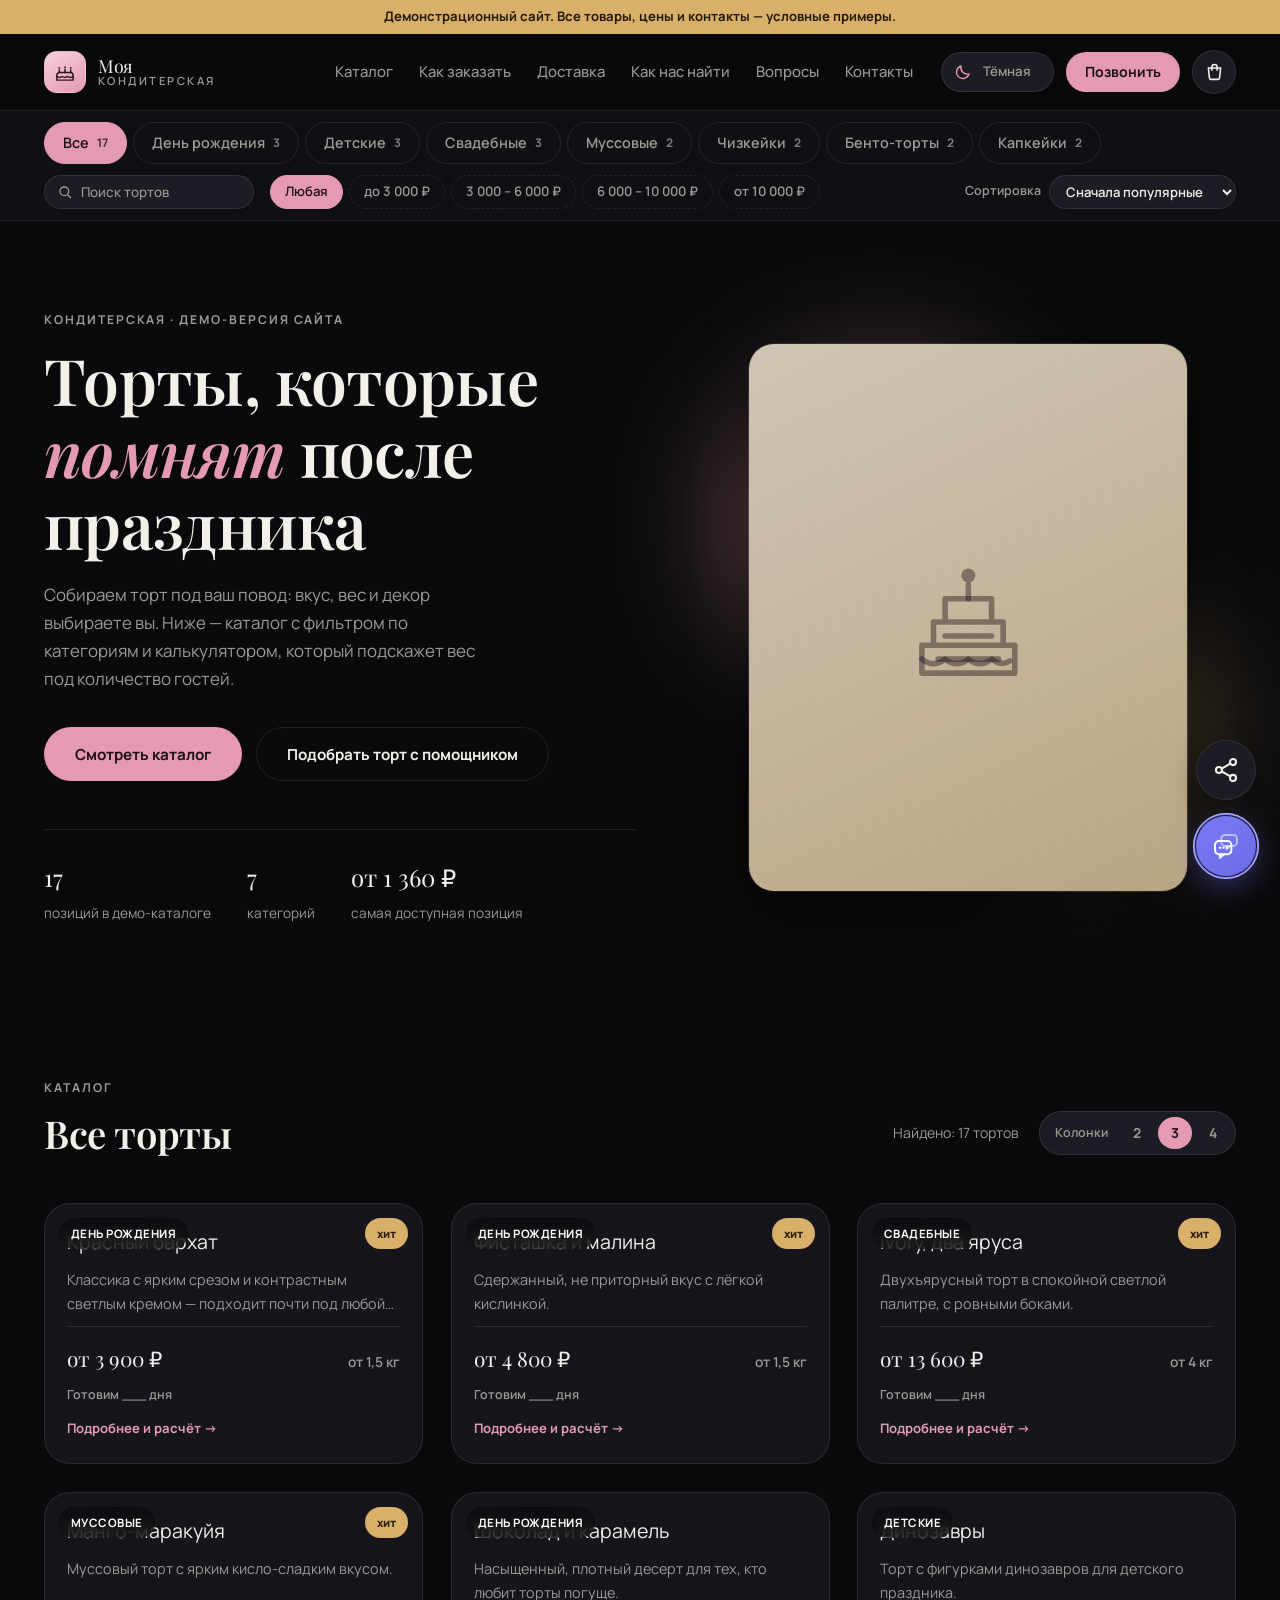
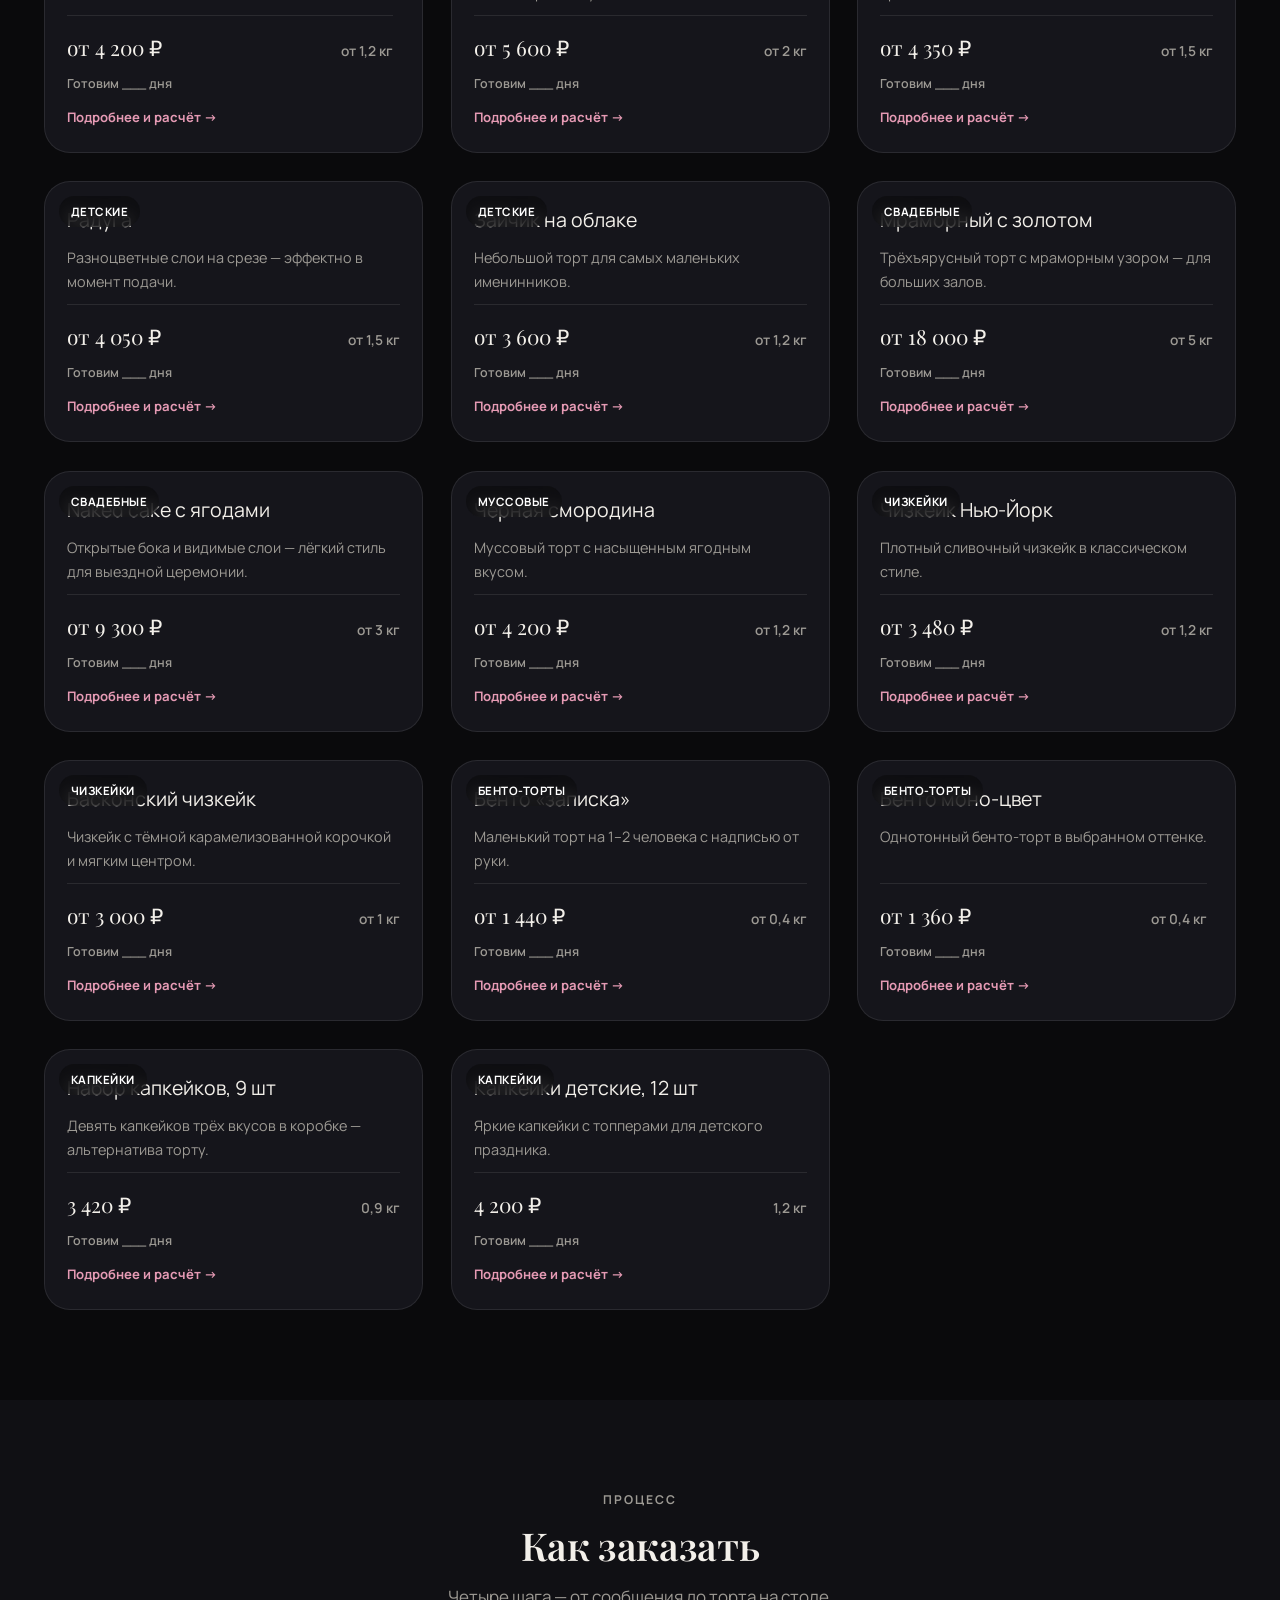
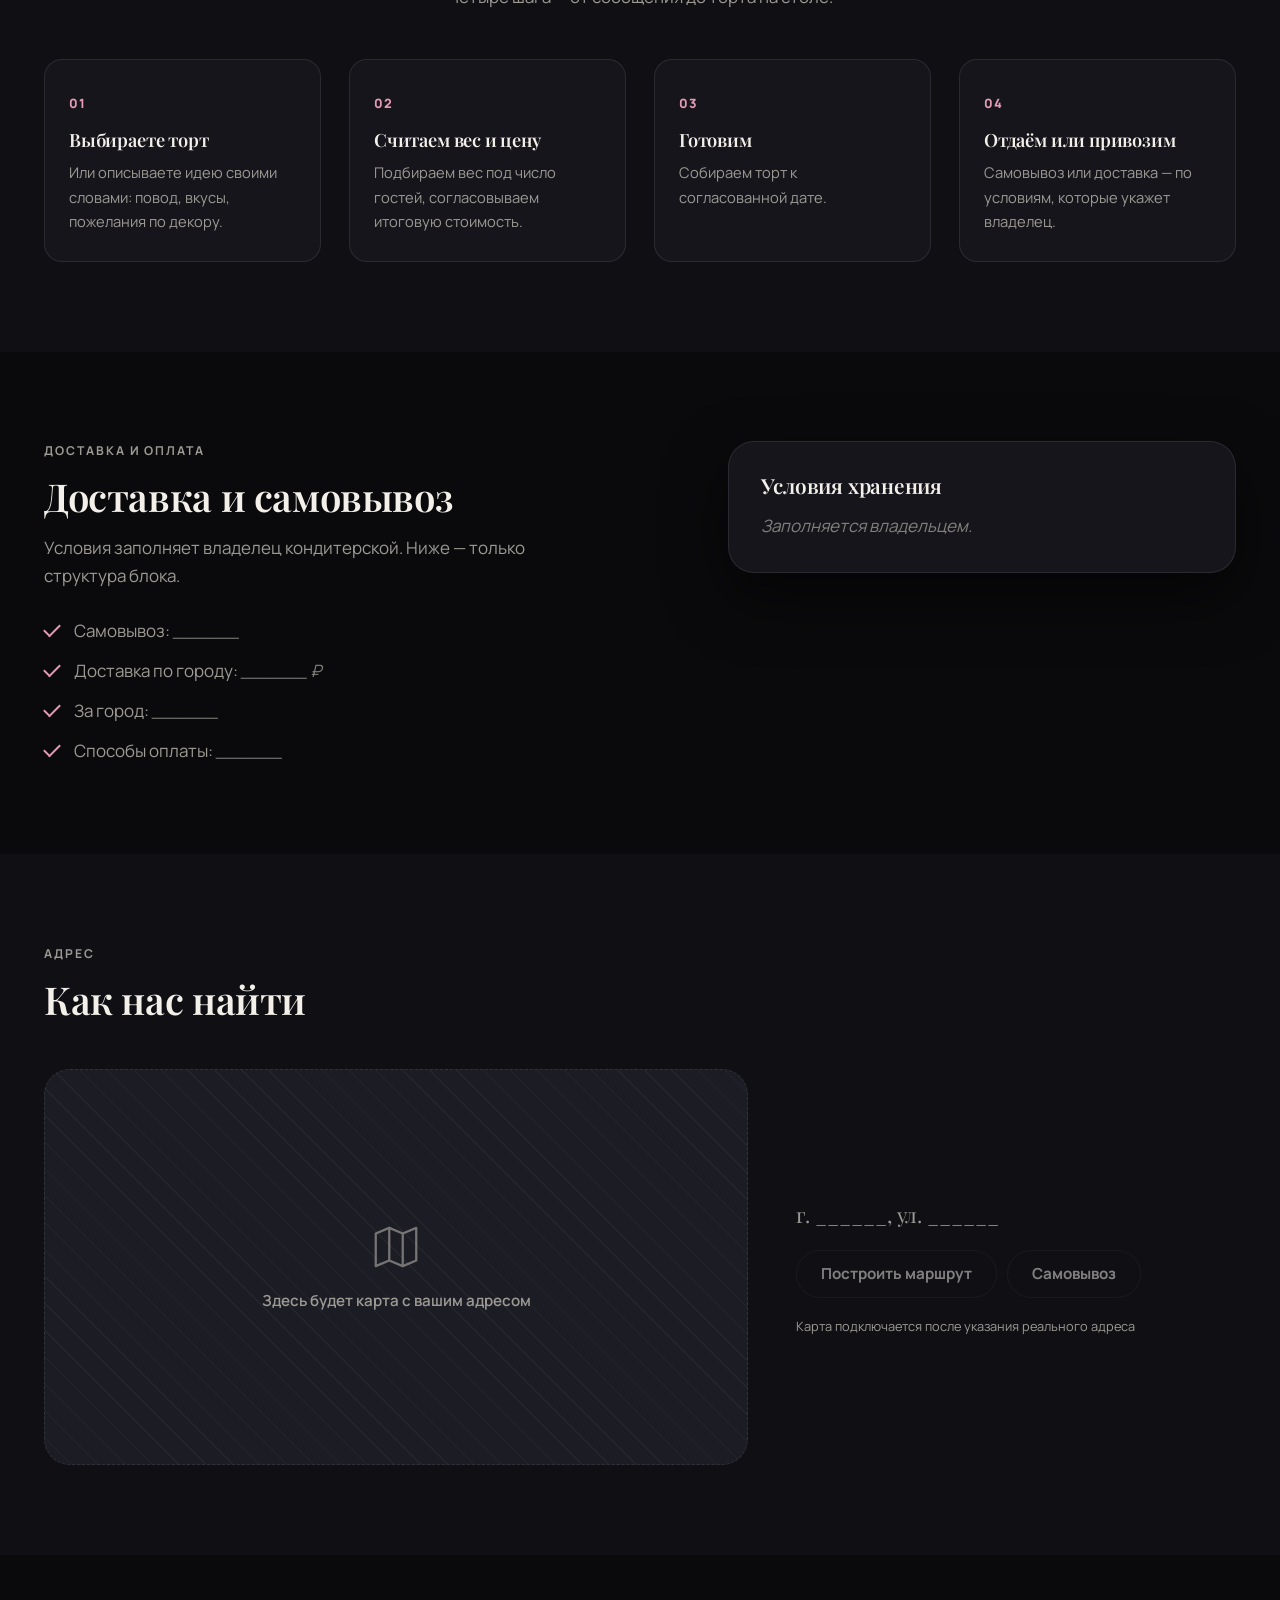
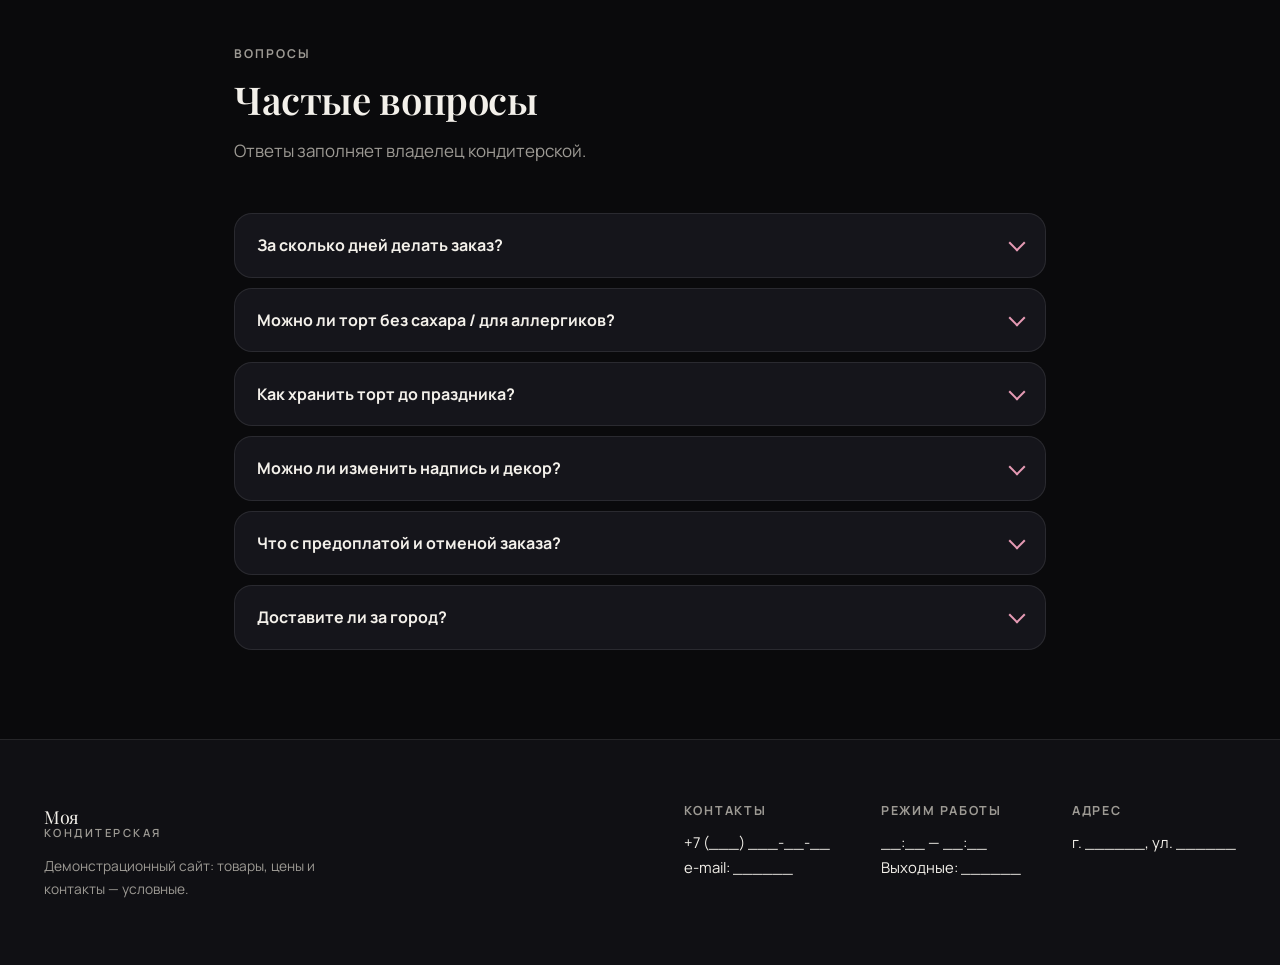
==== index.html @ dec69065 "Поделиться тортом, превью ссылки, срок, поиск, вопросы, 404 - «Поделиться» в модалке: navigator.shar" ====
<!doctype html>
<html lang="ru" data-theme="dark">
<head>
<meta charset="utf-8">
<meta name="viewport" content="width=device-width, initial-scale=1, viewport-fit=cover">
<title>Моя кондитерская — торты на заказ: каталог, вес под гостей, подбор</title>
<meta name="description" content="Торты на заказ: каталог с ценами от минимального веса, подбор веса под число гостей, ИИ-помощник и корзина. Демо-версия сайта кондитерской.">
<meta name="theme-color" content="#0a0a0c">

<!-- иконка сайта: та же, что в логотипе -->
<link rel="icon" href="img/favicon.svg" type="image/svg+xml">
<link rel="icon" href="img/favicon-32.png" type="image/png" sizes="32x32">
<link rel="apple-touch-icon" href="img/apple-touch-icon.png">

<!-- Превью ссылки в мессенджерах и соцсетях (Open Graph, Twitter Card).
     ВАЖНО: мессенджеры понимают только ПОЛНЫЕ адреса. После публикации сайта
     замените «img/og-image.jpg» и og:url на полный адрес, например
     https://ваш-домен/img/og-image.jpg — пока сайт не опубликован, адреса нет. -->
<meta property="og:type" content="website">
<meta property="og:site_name" content="Моя кондитерская">
<meta property="og:locale" content="ru_RU">
<meta property="og:title" content="Моя кондитерская — торты на заказ">
<meta property="og:description" content="Каталог тортов, вес и цена под число гостей, подбор с помощником.">
<meta property="og:url" content="./">
<meta property="og:image" content="img/og-image.jpg">
<meta property="og:image:width" content="1200">
<meta property="og:image:height" content="630">
<meta property="og:image:alt" content="Логотип «Моя кондитерская» — иконка торта на тёмном фоне">
<meta name="twitter:card" content="summary_large_image">
<meta name="twitter:title" content="Моя кондитерская — торты на заказ">
<meta name="twitter:description" content="Каталог тортов, вес и цена под число гостей, подбор с помощником.">
<meta name="twitter:image" content="img/og-image.jpg">
<meta name="twitter:image:alt" content="Логотип «Моя кондитерская» — иконка торта на тёмном фоне">
<link rel="preconnect" href="https://fonts.googleapis.com">
<link rel="preconnect" href="https://fonts.gstatic.com" crossorigin>
<link rel="stylesheet" href="https://fonts.googleapis.com/css2?family=Manrope:wght@400;500;600;700;800&family=Playfair+Display:wght@500;600;700&display=swap">
<link rel="stylesheet" href="css/styles.css?v=13">
<link rel="stylesheet" href="css/assistant.css?v=3">
<link rel="stylesheet" href="css/cart.css?v=4">
<script>
  /* тема до первой отрисовки — чтобы не было вспышки */
  (function () {
    try {
      var t = localStorage.getItem('mk-theme');
      if (t === 'light' || t === 'dark') document.documentElement.setAttribute('data-theme', t);
    } catch (e) {}
  })();
</script>
</head>
<body id="top">

<a class="skip" href="#catalog">Перейти к каталогу</a>

<!-- ───────────────── ПЛАШКА ДЕМО ───────────────── -->
<div class="demobar" role="note">Демонстрационный сайт. Все товары, цены и контакты — условные примеры.</div>

<!-- ───────────────── ШАПКА ───────────────── -->
<header class="hdr">
  <div class="wrap hdr__in">
    <a class="brand" href="#top" aria-label="Моя кондитерская — на главную">
      <span class="brand__mark" aria-hidden="true">
        <svg viewBox="0 0 32 32" fill="none" stroke="currentColor" stroke-width="1.8" stroke-linecap="round" stroke-linejoin="round">
          <path d="M6 26h20v-6c0-2-1.6-3.5-3.6-3.5H9.6C7.6 16.5 6 18 6 20v6Z"/>
          <path d="M9 16.5v-3M16 16.5v-4M23 16.5v-3"/>
          <circle cx="9" cy="11" r="1.1" fill="currentColor" stroke="none"/>
          <circle cx="16" cy="10" r="1.1" fill="currentColor" stroke="none"/>
          <circle cx="23" cy="11" r="1.1" fill="currentColor" stroke="none"/>
          <path d="M6 21.5c2.2 1.6 4.4 1.6 6.6 0 2.2 1.6 4.4 1.6 6.7 0 2.2 1.6 4.5 1.6 6.7 0"/>
        </svg>
      </span>
      <span class="brand__txt">Моя<em>кондитерская</em></span>
    </a>

    <nav class="nav" aria-label="Основная навигация">
      <a href="#catalog">Каталог</a>
      <a href="#how">Как заказать</a>
      <a href="#delivery">Доставка</a>
      <a href="#find">Как нас найти</a>
      <a href="#faq">Вопросы</a>
      <a href="#contacts">Контакты</a>
    </nav>

    <div class="hdr__act">
      <button class="toggle" id="themeBtn" type="button" aria-pressed="true" aria-label="Переключить тему">
        <span class="toggle__ic" aria-hidden="true">
          <svg class="ic-moon" viewBox="0 0 24 24" fill="none" stroke="currentColor" stroke-width="1.8" stroke-linecap="round" stroke-linejoin="round">
            <path d="M20 14.5A8.5 8.5 0 0 1 9.5 4a8.5 8.5 0 1 0 10.5 10.5Z"/>
          </svg>
          <svg class="ic-sun" viewBox="0 0 24 24" fill="none" stroke="currentColor" stroke-width="1.8" stroke-linecap="round" stroke-linejoin="round">
            <circle cx="12" cy="12" r="4.2"/>
            <path d="M12 3v2.2M12 18.8V21M3 12h2.2M18.8 12H21M5.6 5.6l1.6 1.6M16.8 16.8l1.6 1.6M18.4 5.6l-1.6 1.6M7.2 16.8l-1.6 1.6"/>
          </svg>
        </span>
        <span class="toggle__lbl" id="themeLbl">Тёмная</span>
      </button>
      <a class="btn btn--sm" id="callBtn" href="#contacts">Позвонить</a>
      <button class="cartbtn js-cart-open" id="hdrCart" type="button" aria-label="Корзина, позиций: 0">
        <svg viewBox="0 0 24 24" fill="none" stroke="currentColor" stroke-width="1.8" stroke-linecap="round" stroke-linejoin="round" aria-hidden="true"><path d="M5 8h14l-1.2 11.2a2 2 0 0 1-2 1.8H8.2a2 2 0 0 1-2-1.8L5 8Z"/><path d="M9 10.5V7a3 3 0 0 1 6 0v3.5"/></svg>
        <span class="cartbtn__n" aria-hidden="true">0</span>
      </button>
    </div>
  </div>
</header>

<!-- ───────────────── ВКЛАДКИ КАТЕГОРИЙ (сразу под шапкой) ───────────────── -->
<div class="tabsbar" id="tabsbar">
  <div class="wrap tabsbar__in">
    <div class="fbar">
      <button class="fbar__btn" id="fOpen" type="button" aria-haspopup="dialog" aria-controls="fsheet">
        <svg viewBox="0 0 24 24" fill="none" stroke="currentColor" stroke-width="1.9" stroke-linecap="round" aria-hidden="true"><path d="M4 7h10M18 7h2M4 17h4M12 17h8"/><circle cx="16" cy="7" r="2"/><circle cx="10" cy="17" r="2"/></svg>
        <span id="fOpenLbl">Фильтры</span>
      </button>
      <label class="search search--bar"><svg viewBox="0 0 24 24" fill="none" stroke="currentColor" stroke-width="2" stroke-linecap="round" aria-hidden="true" focusable="false"><circle cx="11" cy="11" r="6.5"/><path d="m16 16 4.5 4.5"/></svg><input class="search__in js-search" type="search" placeholder="Поиск тортов" aria-label="Поиск по названию и описанию" autocomplete="off" enterkeyhint="search"><button class="search__x js-search-clear" type="button" aria-label="Очистить поиск" hidden><svg viewBox="0 0 24 24" fill="none" stroke="currentColor" stroke-width="2.2" stroke-linecap="round" aria-hidden="true" focusable="false"><path d="M7 7l10 10M17 7 7 17"/></svg></button></label>
      <button class="cartbtn js-cart-open" type="button" aria-label="Корзина, позиций: 0">
        <svg viewBox="0 0 24 24" fill="none" stroke="currentColor" stroke-width="1.8" stroke-linecap="round" stroke-linejoin="round" aria-hidden="true"><path d="M5 8h14l-1.2 11.2a2 2 0 0 1-2 1.8H8.2a2 2 0 0 1-2-1.8L5 8Z"/><path d="M9 10.5V7a3 3 0 0 1 6 0v3.5"/></svg>
        <span class="cartbtn__n" aria-hidden="true">0</span>
      </button>
    </div>
    <div class="tabs" id="tabs" role="tablist" aria-label="Категории тортов"></div>
    <div class="filters">
      <label class="search search--row"><svg viewBox="0 0 24 24" fill="none" stroke="currentColor" stroke-width="2" stroke-linecap="round" aria-hidden="true" focusable="false"><circle cx="11" cy="11" r="6.5"/><path d="m16 16 4.5 4.5"/></svg><input class="search__in js-search" type="search" placeholder="Поиск тортов" aria-label="Поиск по названию и описанию" autocomplete="off" enterkeyhint="search"><button class="search__x js-search-clear" type="button" aria-label="Очистить поиск" hidden><svg viewBox="0 0 24 24" fill="none" stroke="currentColor" stroke-width="2.2" stroke-linecap="round" aria-hidden="true" focusable="false"><path d="M7 7l10 10M17 7 7 17"/></svg></button></label>
      <div class="prices" id="prices" role="group" aria-label="Цена"></div>
      <label class="sort">
        <span class="sort__lbl">Сортировка</span>
        <select id="sort" aria-label="Сортировка">
          <option value="popular">Сначала популярные</option>
          <option value="asc">По возрастанию цены</option>
          <option value="desc">По убыванию цены</option>
        </select>
      </label>
      <!-- 768–820px: шапка не липнет, поэтому корзина дублируется в строке фильтров -->
      <button class="cartbtn cartbtn--row js-cart-open" type="button" aria-label="Корзина, позиций: 0">
        <svg viewBox="0 0 24 24" fill="none" stroke="currentColor" stroke-width="1.8" stroke-linecap="round" stroke-linejoin="round" aria-hidden="true"><path d="M5 8h14l-1.2 11.2a2 2 0 0 1-2 1.8H8.2a2 2 0 0 1-2-1.8L5 8Z"/><path d="M9 10.5V7a3 3 0 0 1 6 0v3.5"/></svg>
        <span class="cartbtn__n" aria-hidden="true">0</span>
      </button>
    </div>
  </div>
</div>

<!-- ───────────────── ГЕРОЙ ───────────────── -->
<section class="hero">
  <div class="wrap hero__in">
    <div class="hero__copy">
      <p class="eyebrow">Кондитерская · демо-версия сайта</p>
      <h1 class="hero__title">Торты, которые <em>помнят</em> после праздника</h1>
      <p class="hero__lead">
        Собираем торт под ваш повод: вкус, вес и декор выбираете вы.
        Ниже — каталог с фильтром по категориям и калькулятором, который подскажет
        вес под количество гостей.
      </p>
      <div class="hero__btns">
        <a class="btn btn--lg" href="#catalog">Смотреть каталог</a>
        <button class="btn btn--lg btn--ghost" type="button" data-open-ai>Подобрать торт с помощником</button>
      </div>
      <dl class="facts">
        <div><dt id="fCount">—</dt><dd>позиций в демо-каталоге</dd></div>
        <div><dt id="fCats">—</dt><dd>категорий</dd></div>
        <div><dt id="fMin">—</dt><dd>самая доступная позиция</dd></div>
      </dl>
    </div>
    <div class="hero__art" aria-hidden="true">
      <div class="blob blob--1"></div>
      <div class="blob blob--2"></div>
      <div class="hero__card" id="heroArt"></div>
    </div>
  </div>
</section>

<!-- ───────────────── КАТАЛОГ ───────────────── -->
<main>
<section class="section" id="catalog">
  <div class="wrap">
    <header class="sec-head">
      <div>
        <p class="eyebrow">Каталог</p>
        <h2 class="sec-title" id="catTitle">Все торты</h2>
      </div>
      <div class="toolbar">
        <span class="count" id="count" aria-live="polite"></span>
        <div class="cols" role="group" aria-label="Количество колонок">
          <span class="cols__lbl">Колонки</span>
          <button type="button" data-cols="2" aria-pressed="false">2</button>
          <button type="button" data-cols="3" aria-pressed="true">3</button>
          <button type="button" data-cols="4" aria-pressed="false">4</button>
        </div>
      </div>
    </header>

    <div class="grid" id="grid"></div>

    <div class="empty" id="empty" hidden>
      <p id="emptyText">По этим условиям ничего нет.</p>
      <button class="btn btn--ghost" type="button" id="resetFilters">Сбросить фильтры</button>
    </div>

    <!-- 6: недавно смотрели — показывается, только если что-то открывали -->
    <div class="recent" id="recent" hidden>
      <div class="recent__hdr">
        <h3 class="recent__ttl" id="recentTtl">Недавно смотрели</h3>
        <button class="recent__clear" type="button" id="recentClear">Очистить</button>
      </div>
      <ul class="recent__list" id="recentList" aria-labelledby="recentTtl"></ul>
    </div>
  </div>
</section>

<!-- ───────────────── КАК ЗАКАЗАТЬ ───────────────── -->
<section class="section section--alt" id="how">
  <div class="wrap">
    <header class="sec-head sec-head--center">
      <div>
        <p class="eyebrow">Процесс</p>
        <h2 class="sec-title">Как заказать</h2>
        <p class="sec-lead">Четыре шага — от сообщения до торта на столе.</p>
      </div>
    </header>
    <ol class="steps">
      <li><span class="steps__n">01</span><h3>Выбираете торт</h3><p>Или описываете идею своими словами: повод, вкусы, пожелания по декору.</p></li>
      <li><span class="steps__n">02</span><h3>Считаем вес и цену</h3><p>Подбираем вес под число гостей, согласовываем итоговую стоимость.</p></li>
      <li><span class="steps__n">03</span><h3>Готовим</h3><p>Собираем торт к согласованной дате.</p></li>
      <li><span class="steps__n">04</span><h3>Отдаём или привозим</h3><p>Самовывоз или доставка — по условиям, которые укажет владелец.</p></li>
    </ol>
  </div>
</section>

<!-- ───────────────── ДОСТАВКА ───────────────── -->
<section class="section" id="delivery">
  <div class="wrap two-col">
    <div>
      <p class="eyebrow">Доставка и оплата</p>
      <h2 class="sec-title">Доставка и самовывоз</h2>
      <p class="sec-lead">
        Условия заполняет владелец кондитерской. Ниже — только структура блока.
      </p>
      <ul class="ticks">
        <li>Самовывоз: <span class="ph-text">______</span></li>
        <li>Доставка по городу: <span class="ph-text">______ ₽</span></li>
        <li>За город: <span class="ph-text">______</span></li>
        <li>Способы оплаты: <span class="ph-text">______</span></li>
      </ul>
    </div>
    <div class="notecard">
      <h3>Условия хранения</h3>
      <p class="ph-text">Заполняется владельцем.</p>
    </div>
  </div>
</section>

<!-- ───────────────── КАК НАС НАЙТИ (заготовка под карту) ───────────────── -->
<section class="section section--alt" id="find">
  <div class="wrap">
    <header class="sec-head">
      <div>
        <p class="eyebrow">Адрес</p>
        <h2 class="sec-title">Как нас найти</h2>
      </div>
    </header>
    <div class="find">
      <div class="find__map" role="img" aria-label="Заглушка карты">
        <svg viewBox="0 0 48 48" fill="none" stroke="currentColor" stroke-width="2" stroke-linecap="round" stroke-linejoin="round" aria-hidden="true">
          <path d="M6 12l12-5 12 5 12-5v29l-12 5-12-5-12 5V12Z"/>
          <path d="M18 7v29M30 12v29"/>
        </svg>
        <p>Здесь будет карта с вашим адресом</p>
      </div>
      <div class="find__side">
        <p class="find__addr">г. ______, ул. ______</p>
        <div class="find__btns">
          <button class="btn btn--ghost" type="button" disabled aria-disabled="true">Построить маршрут</button>
          <button class="btn btn--ghost" type="button" disabled aria-disabled="true">Самовывоз</button>
        </div>
        <p class="find__note">Карта подключается после указания реального адреса</p>
      </div>
    </div>
  </div>
</section>

<!-- ───────────────── ЧАСТЫЕ ВОПРОСЫ ───────────────── -->
<section class="section" id="faq">
  <div class="wrap faq">
    <header class="sec-head">
      <div>
        <p class="eyebrow">Вопросы</p>
        <h2 class="sec-title">Частые вопросы</h2>
        <p class="sec-lead">Ответы заполняет владелец кондитерской.</p>
      </div>
    </header>
    <div class="faq__list">
      <details class="faq__item">
        <summary>За сколько дней делать заказ?</summary>
        <p class="ph-text">Заполняется владельцем.</p>
      </details>
      <details class="faq__item">
        <summary>Можно ли торт без сахара / для аллергиков?</summary>
        <p class="ph-text">Заполняется владельцем.</p>
      </details>
      <details class="faq__item">
        <summary>Как хранить торт до праздника?</summary>
        <p class="ph-text">Заполняется владельцем.</p>
      </details>
      <details class="faq__item">
        <summary>Можно ли изменить надпись и декор?</summary>
        <p class="ph-text">Заполняется владельцем.</p>
      </details>
      <details class="faq__item">
        <summary>Что с предоплатой и отменой заказа?</summary>
        <p class="ph-text">Заполняется владельцем.</p>
      </details>
      <details class="faq__item">
        <summary>Доставите ли за город?</summary>
        <p class="ph-text">Заполняется владельцем.</p>
      </details>
    </div>
  </div>
</section>

<!-- ───────────────── ПОДВАЛ ───────────────── -->
<footer class="footer" id="contacts">
  <div class="wrap footer__in">
    <div>
      <a class="brand brand--foot" href="#top">
        <span class="brand__txt">Моя<em>кондитерская</em></span>
      </a>
      <p class="footer__note">Демонстрационный сайт: товары, цены и контакты — условные.</p>
    </div>
    <div class="footer__cols">
      <div>
        <h4>Контакты</h4>
        <p data-phone>+7 (___) ___-__-__</p>
        <p>e-mail: ______</p>
      </div>
      <div>
        <h4>Режим работы</h4>
        <p>__:__ — __:__</p>
        <p>Выходные: ______</p>
      </div>
      <div>
        <h4>Адрес</h4>
        <p>г. ______, ул. ______</p>
      </div>
    </div>
  </div>
</footer>
</main>

<!-- ───────────────── МОДАЛКА ───────────────── -->
<div class="modal" id="modal" hidden>
  <div class="modal__backdrop" data-close></div>
  <div class="modal__box" role="dialog" aria-modal="true" aria-labelledby="mTitle">
    <button class="modal__x" type="button" data-close aria-label="Закрыть">
      <svg viewBox="0 0 24 24" fill="none" stroke="currentColor" stroke-width="2" stroke-linecap="round" aria-hidden="true" focusable="false"><path d="M6 6l12 12M18 6L6 18"/></svg>
    </button>

    <div class="modal__grid">
      <div class="modal__media" id="mMedia"></div>

      <div class="modal__body">
        <span class="badge" id="mCat"></span>
        <h3 class="modal__title" id="mTitle"></h3>
        <p class="modal__desc" id="mDesc"></p>
        <p class="leadtime" id="mLead"></p>

        <!-- вес выбирают кнопками; гости — только подсказка -->
        <div class="wcalc">
          <h4 class="h-mini" id="wLbl">Вес торта</h4>
          <div class="wbtns" id="wBtns" role="radiogroup" aria-labelledby="wLbl"></div>
          <div class="ghint">
            <label class="ghint__f">
              <span>Гостей:</span>
              <input id="cGuests" type="number" min="1" max="300" step="1" placeholder="15" inputmode="numeric">
            </label>
            <p class="ghint__t" id="gHint" aria-live="polite">Подскажем вес по числу гостей</p>
          </div>
          <p class="wtotal" aria-live="polite"><strong id="wTotal"></strong><small>цена ориентировочная</small></p>
        </div>

        <div class="modal__cols">
          <div>
            <h4 class="h-mini">Состав</h4>
            <p class="ph-text">Состав заполняется владельцем</p>
          </div>
          <div>
            <h4 class="h-mini">Детали</h4>
            <ul class="kv" id="mMeta"></ul>
          </div>
        </div>

        <div class="modal__btns">
          <button class="btn btn--lg" type="button" id="mAdd">В корзину</button>
          <button class="btn btn--lg btn--ghost" type="button" id="mOrder">Оформить заказ</button>
          <button class="btn btn--lg btn--ghost btn--icon" type="button" id="mShare">
            <svg viewBox="0 0 24 24" fill="none" stroke="currentColor" stroke-width="1.9" stroke-linecap="round" stroke-linejoin="round" aria-hidden="true" focusable="false"><path d="M12 15V3.5M7.5 8 12 3.5 16.5 8"/><path d="M5 12.5V19a2 2 0 0 0 2 2h10a2 2 0 0 0 2-2v-6.5"/></svg>
            Поделиться
          </button>
        </div>
      </div>
    </div>
  </div>
</div>

<!-- ───────────────── ФИЛЬТРЫ НА ТЕЛЕФОНЕ (bottom sheet) ───────────────── -->
<div class="sheet" id="fsheet" hidden>
  <div class="sheet__backdrop" data-sclose></div>
  <div class="sheet__box" role="dialog" aria-modal="true" aria-labelledby="fsTitle">
    <div class="sheet__grab" aria-hidden="true"></div>
    <header class="sheet__hdr">
      <h3 id="fsTitle">Фильтры</h3>
      <button class="iconbtn" type="button" data-sclose aria-label="Закрыть фильтры">
        <svg viewBox="0 0 24 24" fill="none" stroke="currentColor" stroke-width="2" stroke-linecap="round" aria-hidden="true" focusable="false"><path d="M6 6l12 12M18 6L6 18"/></svg>
      </button>
    </header>
    <div class="sheet__body">
      <h4 class="h-mini">Категория</h4>
      <div class="schips" id="fsCats"></div>
      <h4 class="h-mini">Цена</h4>
      <div class="schips" id="fsPrices"></div>
      <h4 class="h-mini">Сортировка</h4>
      <div class="schips" id="fsSort"></div>
    </div>
    <footer class="sheet__ftr">
      <button class="btn btn--ghost" type="button" id="fsReset">Сбросить</button>
      <button class="btn" type="button" id="fsApply">Применить</button>
    </footer>
  </div>
</div>

<!-- ───────────────── КОРЗИНА ───────────────── -->
<div class="cart" id="cart" hidden>
  <div class="cart__backdrop" data-cclose></div>
  <aside class="cart__box" role="dialog" aria-modal="true" aria-labelledby="cartTitle">
    <header class="cart__hdr">
      <h3 id="cartTitle">Корзина</h3>
      <button class="iconbtn" type="button" data-cclose aria-label="Закрыть корзину">
        <svg viewBox="0 0 24 24" fill="none" stroke="currentColor" stroke-width="2" stroke-linecap="round" aria-hidden="true" focusable="false"><path d="M6 6l12 12M18 6L6 18"/></svg>
      </button>
    </header>
    <div class="cart__body" id="cartBody"></div>
  </aside>
</div>

<!-- тост «Добавлено» с действиями -->
<div class="ctoast" id="ctoast" role="status" aria-live="polite" hidden>
  <span class="ctoast__t" id="ctoastT">Добавлено</span>
  <button class="ctoast__b ctoast__b--main" type="button" id="ctoastCart">В корзину</button>
  <button class="ctoast__b" type="button" id="ctoastGo">Продолжить</button>
</div>

<div class="toast" id="toast" role="status" aria-live="polite"></div>

<!-- разметка FAQPage для поисковиков; ответы — те же заглушки, что на странице -->
<script type="application/ld+json">
{
 "@context": "https://schema.org",
 "@type": "FAQPage",
 "mainEntity": [
  {
   "@type": "Question",
   "name": "За сколько дней делать заказ?",
   "acceptedAnswer": {
    "@type": "Answer",
    "text": "Заполняется владельцем."
   }
  },
  {
   "@type": "Question",
   "name": "Можно ли торт без сахара / для аллергиков?",
   "acceptedAnswer": {
    "@type": "Answer",
    "text": "Заполняется владельцем."
   }
  },
  {
   "@type": "Question",
   "name": "Как хранить торт до праздника?",
   "acceptedAnswer": {
    "@type": "Answer",
    "text": "Заполняется владельцем."
   }
  },
  {
   "@type": "Question",
   "name": "Можно ли изменить надпись и декор?",
   "acceptedAnswer": {
    "@type": "Answer",
    "text": "Заполняется владельцем."
   }
  },
  {
   "@type": "Question",
   "name": "Что с предоплатой и отменой заказа?",
   "acceptedAnswer": {
    "@type": "Answer",
    "text": "Заполняется владельцем."
   }
  },
  {
   "@type": "Question",
   "name": "Доставите ли за город?",
   "acceptedAnswer": {
    "@type": "Answer",
    "text": "Заполняется владельцем."
   }
  }
 ]
}
</script>

<script src="js/data.js?v=4"></script>
<script src="js/app.js?v=8"></script>
<script src="js/cart.js?v=3"></script>
<script src="js/assistant.js?v=7"></script>
</body>
</html>
---- css/styles.css ----
/* ============================================================
   Моя кондитерская — демо
   Темы на CSS-переменных: сырые токены -> семантические
   ============================================================ */

:root {
  /* ---- сырые токены тем ---- */
  --bg-dark:        #0a0a0c;
  --bg-2-dark:      #101014;
  --surface-dark:   #15151b;
  --surface-2-dark: #1c1c24;
  --text-dark:      #f3f0ea;
  --muted-dark:     #9d9a94;
  --border-dark:    rgba(255,255,255,.09);
  --shadow-dark:    0 24px 60px rgba(0,0,0,.55);

  --bg-light:        #fbf8f4;
  --bg-2-light:      #f4efe8;
  --surface-light:   #ffffff;
  --surface-2-light: #f7f2ec;
  --text-light:      #17171c;
  --muted-light:     #6c6a73;
  --border-light:    rgba(20,16,12,.10);
  --shadow-light:    0 20px 50px rgba(60,45,35,.12);

  /* ---- общие ---- */
  --accent:      #e59ab4;
  --accent-soft: #f6cfdd;
  --gold:        #d9b06a;

  --wrap: 1240px;
  --gap: 28px;
  --r-sm: 12px;
  --r-md: 18px;
  --r-lg: 26px;
  --cols: 3;

  --fs-body: clamp(15px, .55vw + 14px, 17px);
  --ease: cubic-bezier(.22,.8,.3,1);
}

/* ---- маппинг темы ---- */
html[data-theme="dark"] {
  --accent-fill: #e59ab4;   /* текст #1d1014 на нём — 8,5:1 */
  --on-accent: #1d1014;
  --bg: var(--bg-dark);
  --bg-2: var(--bg-2-dark);
  --surface: var(--surface-dark);
  --surface-2: var(--surface-2-dark);
  --text: var(--text-dark);
  --muted: var(--muted-dark);
  --border: var(--border-dark);
  --shadow: var(--shadow-dark);
  --media-veil: rgba(8,8,10,.16);
  --glass: rgba(10,10,12,.72);
  color-scheme: dark;
}
html[data-theme="light"] {
  --accent-fill: #a8325c;   /* белый текст на нём — 6,4:1; от фона панели — 5,6:1 */
  --on-accent: #ffffff;
  --bg: var(--bg-light);
  --bg-2: var(--bg-2-light);
  --surface: var(--surface-light);
  --surface-2: var(--surface-2-light);
  --text: var(--text-light);
  --muted: var(--muted-light);
  --border: var(--border-light);
  --shadow: var(--shadow-light);
  --media-veil: rgba(255,255,255,.06);
  --glass: rgba(251,248,244,.78);
  color-scheme: light;
}

/* ============================= база ============================= */
*, *::before, *::after { box-sizing: border-box; }
html { scroll-behavior: smooth; scroll-padding-top: 190px; background: var(--bg); }
body {
  margin: 0;
  background: var(--bg);
  color: var(--text);
  font: 400 var(--fs-body)/1.65 "Manrope", -apple-system, BlinkMacSystemFont, "Segoe UI", system-ui, sans-serif;
  -webkit-font-smoothing: antialiased;
}
h1, h2, h3, h4 { font-family: "Playfair Display", Georgia, serif; font-weight: 600; line-height: 1.12; margin: 0; letter-spacing: -.01em; }
p { margin: 0; }
a { color: inherit; text-decoration: none; }
img, svg { display: block; max-width: 100%; }
button, input, select { font: inherit; color: inherit; }
ul, ol, dl { margin: 0; padding: 0; list-style: none; }

.wrap { width: 100%; max-width: var(--wrap); margin-inline: auto; padding-inline: 24px; }
.eyebrow {
  font-size: .76rem; font-weight: 700; letter-spacing: .16em; text-transform: uppercase;
  color: var(--muted); margin-bottom: 14px;
}
.skip {
  position: absolute; left: -9999px; top: 0; z-index: 100;
  background: var(--accent); color: #1a1013; padding: 10px 16px; border-radius: 0 0 var(--r-sm) 0;
}
.skip:focus { left: 0; }
:focus-visible { outline: 2px solid var(--accent); outline-offset: 3px; }

/* ============================= кнопки ============================= */
.btn {
  --h: 48px;
  display: inline-flex; align-items: center; justify-content: center; gap: 8px;
  min-height: var(--h); padding: 0 24px;
  border: 1px solid transparent; border-radius: 999px;
  background: var(--accent); color: #1d1014;
  font-weight: 700; font-size: .95rem; cursor: pointer;
  transition: transform .18s var(--ease), filter .18s var(--ease), background-color .18s, color .18s, border-color .18s;
}
.btn:hover { filter: brightness(1.06); transform: translateY(-2px); }
.btn:active { transform: translateY(0); }
.btn--sm { --h: 40px; padding: 0 18px; font-size: .88rem; }
.btn--lg { --h: 54px; padding: 0 30px; }
.btn--ghost { background: transparent; color: var(--text); border-color: var(--border); }
.btn--ghost:hover { border-color: var(--accent); color: var(--accent); filter: none; }

/* ============================= шапка ============================= */
.hdr {
  position: sticky; top: 0; z-index: 40;
  background: var(--glass);
  backdrop-filter: blur(16px) saturate(140%);
  border-bottom: 1px solid var(--border);
}
.hdr__in { display: flex; align-items: center; gap: 28px; min-height: 76px; }
.brand { display: inline-flex; align-items: center; gap: 12px; flex: 0 0 auto; }
.brand__mark {
  width: 42px; height: 42px; display: grid; place-items: center;
  border-radius: 13px; border: 1px solid var(--border);
  background: linear-gradient(150deg, var(--accent-soft), var(--accent));
  color: #2a151c;
}
.brand__mark svg { width: 26px; height: 26px; }
.brand__txt { font-family: "Playfair Display", Georgia, serif; font-size: 1.12rem; line-height: 1.1; }
.brand__txt em { display: block; font-style: normal; font-size: .7rem; letter-spacing: .22em; text-transform: uppercase; color: var(--muted); font-family: "Manrope", sans-serif; font-weight: 600; }

.nav { display: flex; gap: 26px; margin-left: auto; font-size: .93rem; font-weight: 500; }
.nav a { color: var(--muted); padding: 6px 0; transition: color .2s; position: relative; white-space: nowrap; }
.nav a::after {
  content: ""; position: absolute; left: 0; right: 100%; bottom: 0; height: 1.5px;
  background: var(--accent); transition: right .25s var(--ease);
}
.nav a:hover { color: var(--text); }
.nav a:hover::after { right: 0; }

.hdr__act { display: flex; align-items: center; gap: 12px; flex: 0 0 auto; }

/* переключатель темы */
.toggle {
  display: inline-flex; align-items: center; gap: 9px;
  height: 40px; padding: 0 14px 0 10px;
  background: var(--surface-2); border: 1px solid var(--border); border-radius: 999px;
  cursor: pointer; transition: border-color .18s, background-color .18s;
}
.toggle:hover { border-color: var(--accent); }
.toggle__ic { position: relative; width: 22px; height: 22px; display: grid; place-items: center; color: var(--accent); }
.toggle__ic svg { position: absolute; width: 18px; height: 18px; transition: opacity .3s var(--ease), transform .4s var(--ease); }
html[data-theme="dark"] .ic-sun  { opacity: 0; transform: rotate(-90deg) scale(.5); }
html[data-theme="dark"] .ic-moon { opacity: 1; transform: none; }
html[data-theme="light"] .ic-sun  { opacity: 1; transform: none; }
html[data-theme="light"] .ic-moon { opacity: 0; transform: rotate(90deg) scale(.5); }
.toggle__lbl { font-size: .83rem; font-weight: 600; color: var(--muted); min-width: 56px; text-align: left; }

/* ============================= вкладки категорий ============================= */
.tabsbar {
  position: relative; z-index: 35;
  background: var(--bg-2);
  border-bottom: 1px solid var(--border);
}
.tabsbar__in { padding-block: 0; }
.tabs {
  display: flex; gap: 6px; overflow-x: auto; scrollbar-width: none;
  padding: 11px 0;
}
.tabs::-webkit-scrollbar { display: none; }
.tab {
  flex: 0 0 auto;
  display: inline-flex; align-items: center; gap: 8px;
  height: 42px; padding: 0 18px;
  border: 1px solid var(--border); border-radius: 999px;
  background: transparent; color: var(--muted);
  font-size: .9rem; font-weight: 600; cursor: pointer; white-space: nowrap;
  transition: color .2s, background-color .2s, border-color .2s, transform .2s var(--ease);
}
.tab:hover { color: var(--text); border-color: var(--accent); }
.tab__n { font-size: .74rem; font-weight: 700; color: var(--muted); opacity: .8; }
.tab[aria-selected="true"] {
  background: var(--accent-fill); border-color: var(--accent-fill); color: var(--on-accent);
}
.tab[aria-selected="true"] .tab__n { color: var(--on-accent); opacity: .8; }
.tab:disabled { opacity: .4; cursor: not-allowed; }
.tab:disabled:hover { color: var(--muted); border-color: var(--border); }

/* ============================= герой ============================= */
.hero { padding: clamp(56px, 7vw, 108px) 0 clamp(40px, 5vw, 76px); }
.hero__in { display: grid; grid-template-columns: minmax(0,1.05fr) minmax(0,.95fr); gap: clamp(32px, 5vw, 72px); align-items: center; }
.hero__title { font-size: clamp(2.3rem, 5vw, 4rem); }
.hero__title em { font-style: italic; color: var(--accent); }
.hero__lead { margin-top: 22px; color: var(--muted); font-size: 1.06rem; max-width: 46ch; }
.hero__btns { display: flex; flex-wrap: wrap; gap: 14px; margin-top: 34px; }
.facts { display: flex; flex-wrap: wrap; gap: 36px; margin-top: 48px; padding-top: 28px; border-top: 1px solid var(--border); }
.facts dt { font-family: "Playfair Display", Georgia, serif; font-size: 1.5rem; }
.facts dd { margin: 4px 0 0; color: var(--muted); font-size: .85rem; }

.hero__art { position: relative; aspect-ratio: 1/1; display: grid; place-items: center; }
.blob { position: absolute; border-radius: 50%; filter: blur(60px); opacity: .5; }
.blob--1 { width: 56%; aspect-ratio: 1; background: var(--accent); top: 4%; left: 6%; }
.blob--2 { width: 46%; aspect-ratio: 1; background: var(--gold); bottom: 6%; right: 4%; opacity: .32; }
.hero__card {
  position: relative; width: 82%; aspect-ratio: 4/5;
  border-radius: var(--r-lg); overflow: hidden;
  border: 1px solid var(--border); box-shadow: var(--shadow);
}
.hero__card .ph { height: 100%; aspect-ratio: auto; }

/* ============================= секции ============================= */
.section { padding: clamp(56px, 7vw, 104px) 0; }
.section--alt { background: var(--bg-2); }
.sec-title { font-size: clamp(1.8rem, 3vw, 2.7rem); }
.sec-lead { margin-top: 16px; color: var(--muted); max-width: 54ch; }
.sec-head { display: flex; align-items: flex-end; justify-content: space-between; gap: 28px; flex-wrap: wrap; margin-bottom: clamp(28px, 4vw, 48px); }
.sec-head--center { justify-content: center; text-align: center; }
.sec-head--center .sec-lead { margin-inline: auto; }

/* тулбар каталога */
.toolbar { display: flex; align-items: center; gap: 20px; flex-wrap: wrap; }
.count { color: var(--muted); font-size: .88rem; }
.cols { display: inline-flex; align-items: center; gap: 4px; padding: 5px; background: var(--surface-2); border: 1px solid var(--border); border-radius: 999px; }
.cols__lbl { font-size: .78rem; color: var(--muted); padding: 0 8px 0 10px; font-weight: 600; }
.cols button {
  width: 34px; height: 32px; border: 0; border-radius: 999px; background: transparent;
  color: var(--muted); font-size: .86rem; font-weight: 700; cursor: pointer; transition: background-color .2s, color .2s;
}
.cols button:hover { color: var(--text); }
.cols button[aria-pressed="true"] { background: var(--accent-fill); color: var(--on-accent); }

/* ============================= сетка карточек ============================= */
.grid {
  display: grid;
  grid-template-columns: repeat(var(--cols), minmax(0, 1fr));
  gap: var(--gap);
}
.empty { color: var(--muted); text-align: center; padding: 48px 0; }

.card {
  position: relative;
  display: flex; flex-direction: column;
  background: var(--surface);
  border: 1px solid var(--border);
  border-radius: var(--r-lg);
  overflow: hidden;
  cursor: pointer;
  text-align: left;
  padding: 0;
  will-change: transform;
  transform-style: preserve-3d;
  transition: transform .2s var(--ease), box-shadow .2s var(--ease), border-color .2s;
}
.card:hover { box-shadow: var(--shadow); border-color: color-mix(in srgb, var(--accent) 45%, var(--border)); }
.card.is-tilt { transition: transform .12s linear, box-shadow .2s var(--ease), border-color .2s; }

/* плейсхолдер вместо фото */
.ph { position: relative; aspect-ratio: 4/3; display: grid; place-items: center; overflow: hidden; }
.ph::after { content: ""; position: absolute; inset: 0; background: var(--media-veil); }
.ph__ic { position: relative; z-index: 1; width: 44%; max-width: 128px; color: rgba(28,16,20,.42); transform: translateZ(26px); transition: transform .2s var(--ease); }
.ph__dots { position: absolute; inset: 0; opacity: .5; background-image: radial-gradient(rgba(255,255,255,.5) 1px, transparent 1.6px); background-size: 16px 16px; }
.card:hover .ph__ic { transform: translateZ(48px) scale(1.06); }

.card__tag {
  position: absolute; top: 14px; left: 14px; z-index: 2;
  padding: 6px 12px; border-radius: 999px;
  background: rgba(10,10,12,.62); color: #fff; backdrop-filter: blur(8px);
  font-size: .72rem; font-weight: 700; letter-spacing: .04em; text-transform: uppercase;
  transform: translateZ(34px);
}
.card__hit {
  position: absolute; top: 14px; right: 14px; z-index: 2;
  padding: 6px 12px; border-radius: 999px;
  background: var(--gold); color: #2a1c08;
  font-size: .72rem; font-weight: 800;
  transform: translateZ(34px);
}

.card__body { padding: 22px 22px 24px; display: flex; flex-direction: column; gap: 10px; flex: 1; transform: translateZ(14px); }
.card__name { font-size: 1.22rem; }
.card__desc { color: var(--muted); font-size: .9rem; display: -webkit-box; -webkit-line-clamp: 2; -webkit-box-orient: vertical; overflow: hidden; }
.card__foot { display: flex; align-items: baseline; justify-content: space-between; gap: 12px; margin-top: auto; padding-top: 14px; border-top: 1px solid var(--border); }
.card__price { font-family: "Playfair Display", Georgia, serif; font-size: 1.3rem; }
.card__weight { font-size: .86rem; color: var(--muted); font-weight: 600; white-space: nowrap; }
.card__more { font-size: .82rem; font-weight: 700; color: var(--accent); margin-top: 2px; }

/* ============================= шаги / доставка ============================= */
.steps { display: grid; grid-template-columns: repeat(4, minmax(0,1fr)); gap: var(--gap); }
.steps li { background: var(--surface); border: 1px solid var(--border); border-radius: var(--r-md); padding: 28px 24px; transition: transform .2s var(--ease); }
.steps li:hover { transform: translateY(-4px); }
.steps__n { font-size: .8rem; font-weight: 800; color: var(--accent); letter-spacing: .1em; }
.steps h3 { font-size: 1.14rem; margin: 14px 0 10px; }
.steps p { color: var(--muted); font-size: .92rem; }

.two-col { display: grid; grid-template-columns: minmax(0,1.1fr) minmax(0,.9fr); gap: clamp(32px, 5vw, 72px); align-items: start; }
.ticks { margin-top: 26px; display: grid; gap: 12px; }
.ticks li { position: relative; padding-left: 30px; color: var(--muted); }
.ticks li::before {
  content: ""; position: absolute; left: 0; top: .45em; width: 16px; height: 9px;
  border-left: 2px solid var(--accent); border-bottom: 2px solid var(--accent);
  transform: rotate(-45deg);
}
.notecard { background: var(--surface); border: 1px solid var(--border); border-radius: var(--r-lg); padding: 32px; box-shadow: var(--shadow); }
.notecard h3 { font-size: 1.3rem; margin-bottom: 14px; }
.notecard p { color: var(--muted); }
.notecard__small { margin-top: 16px; font-size: .84rem; opacity: .8; }

/* ============================= подвал ============================= */
.footer { border-top: 1px solid var(--border); background: var(--bg-2); padding: clamp(44px, 5vw, 72px) 0; }
.footer__in { display: flex; justify-content: space-between; gap: 40px; flex-wrap: wrap; }
.footer__note { margin-top: 16px; color: var(--muted); font-size: .86rem; max-width: 34ch; }
.footer__cols { display: flex; gap: clamp(28px, 4vw, 64px); flex-wrap: wrap; }
.footer__cols h4 { font-family: "Manrope", sans-serif; font-size: .78rem; font-weight: 700; letter-spacing: .14em; text-transform: uppercase; color: var(--muted); margin-bottom: 12px; }
.footer__cols p { font-size: .93rem; }

/* ============================= модалка ============================= */
.modal[hidden] { display: none; }
.modal { position: fixed; inset: 0; z-index: 90; display: grid; place-items: center; padding: 24px; }
.modal__backdrop { position: absolute; inset: 0; background: rgba(4,4,6,.7); backdrop-filter: blur(6px); animation: fade .22s ease both; }
@keyframes fade { from { opacity: 0 } to { opacity: 1 } }
.modal__box {
  position: relative; width: min(980px, 100%); max-height: 88vh; overflow: auto;
  background: var(--surface); border: 1px solid var(--border); border-radius: var(--r-lg);
  box-shadow: 0 40px 90px rgba(0,0,0,.5);
  animation: modalIn .26s var(--ease) both;
}
@keyframes modalIn  { from { opacity: 0; transform: scale(.96) } to { opacity: 1; transform: none } }
@keyframes modalOut { from { opacity: 1; transform: none } to { opacity: 0; transform: scale(.96) } }
@keyframes fadeOut  { from { opacity: 1 } to { opacity: 0 } }
.modal.is-closing .modal__backdrop { animation: fadeOut .18s ease both; }
.modal.is-closing .modal__box      { animation: modalOut .18s ease both; }
.modal__x {
  position: absolute; top: 16px; right: 16px; z-index: 3;
  width: 40px; height: 40px; display: grid; place-items: center;
  border-radius: 50%; border: 1px solid var(--border); background: var(--glass);
  backdrop-filter: blur(10px); cursor: pointer; transition: border-color .2s, color .2s;
}
.modal__x:hover { border-color: var(--accent); color: var(--accent); }
.modal__x svg { width: 18px; height: 18px; }
.modal__grid { display: grid; grid-template-columns: minmax(0,.86fr) minmax(0,1.14fr); }
.modal__media { position: relative; min-height: 100%; }
.modal__media .ph { height: 100%; aspect-ratio: auto; min-height: 320px; }
.modal__body { padding: clamp(26px, 3vw, 40px); display: flex; flex-direction: column; gap: 20px; }
.badge { align-self: flex-start; padding: 6px 13px; border-radius: 999px; background: var(--surface-2); border: 1px solid var(--border); font-size: .74rem; font-weight: 700; letter-spacing: .08em; text-transform: uppercase; color: var(--muted); }
.modal__title { font-size: clamp(1.6rem, 2.6vw, 2.2rem); }
.modal__desc { color: var(--muted); }


.modal__cols { display: grid; grid-template-columns: repeat(2, minmax(0,1fr)); gap: 28px; }
.h-mini { font-family: "Manrope", sans-serif; font-size: .78rem; font-weight: 700; letter-spacing: .14em; text-transform: uppercase; color: var(--muted); margin-bottom: 12px; }
.dots li { position: relative; padding-left: 18px; color: var(--muted); font-size: .92rem; }
.dots li + li { margin-top: 7px; }
.dots li::before { content: ""; position: absolute; left: 0; top: .62em; width: 6px; height: 6px; border-radius: 50%; background: var(--accent); }
.kv li { display: flex; justify-content: space-between; gap: 14px; font-size: .92rem; padding: 7px 0; border-bottom: 1px dashed var(--border); }
.kv span { color: var(--muted); }
.kv b { font-weight: 600; }

/* вес кнопками; гости — подсказка */
.wcalc { background: var(--surface-2); border: 1px solid var(--border); border-radius: var(--r-md); padding: 22px; display: grid; gap: 16px; }
.wcalc .h-mini { margin-bottom: -4px; }
.wbtns { display: flex; flex-wrap: wrap; gap: 8px; }
.wbtn {
  position: relative; min-width: 76px; height: 44px; padding: 0 16px; border-radius: 999px; cursor: pointer;
  background: var(--surface); border: 1px solid var(--border); color: var(--text);
  font-size: .92rem; font-weight: 700; white-space: nowrap;
  transition: background-color .18s, border-color .18s, color .18s, box-shadow .18s;
}
.wbtn:hover { border-color: var(--accent); }
.wbtn[aria-checked="true"] { background: var(--accent-fill); border-color: var(--accent-fill); color: var(--on-accent); }
/* подходящий по гостям вес — подсвечен, но не выбран */
.wbtn.is-suggested:not([aria-checked="true"]) { border: 1.5px dashed var(--accent); box-shadow: 0 0 0 3px color-mix(in srgb, var(--accent) 18%, transparent); }
.wbtn.is-suggested::after {
  content: "по гостям"; position: absolute; left: 50%; top: -9px; transform: translateX(-50%);
  padding: 0 6px; border-radius: 999px; background: var(--surface-2); color: var(--accent);
  font-size: .6rem; font-weight: 800; letter-spacing: .04em; line-height: 16px;
}
.wbtn[aria-checked="true"].is-suggested::after { background: var(--surface-2); }
.ghint { display: grid; gap: 6px; }
.ghint__f { display: inline-flex; align-items: center; gap: 10px; font-size: .86rem; color: var(--muted); font-weight: 600; }
.ghint__f input {
  width: 76px; height: 36px; padding: 0 10px; border-radius: var(--r-sm);
  background: var(--surface); border: 1px solid var(--border); color: var(--text); font-weight: 700;
}
.ghint__f input:focus { border-color: var(--accent); outline: none; box-shadow: 0 0 0 3px color-mix(in srgb, var(--accent) 35%, transparent); }
.ghint__t { font-size: .82rem; color: var(--muted); }
.wtotal { display: grid; gap: 2px; padding-top: 14px; border-top: 1px solid var(--border); }
.wtotal strong { font-family: "Playfair Display", Georgia, serif; font-size: clamp(1.5rem, 2.4vw, 1.9rem); font-weight: 600; }
.wtotal small { font-size: .76rem; color: var(--muted); }
.wcalc.is-single .ghint { display: none; }      /* набор одного веса — подсказывать нечего */

.field { display: grid; gap: 6px; }
.field > span { font-size: .78rem; color: var(--muted); font-weight: 600; }
.field input, .field select, .field textarea {
  height: 46px; padding: 0 14px; border-radius: var(--r-sm);
  background: var(--surface); border: 1px solid var(--border); color: var(--text);
  font: inherit; font-weight: 600; width: 100%;
}
.field textarea { height: auto; padding: 10px 14px; resize: vertical; font-weight: 500; }
.field input:focus, .field select:focus, .field textarea:focus { border-color: var(--accent); outline: none; box-shadow: 0 0 0 3px color-mix(in srgb, var(--accent) 35%, transparent); }
.modal__btns { display: flex; gap: 12px; flex-wrap: wrap; }
body.is-locked { overflow: hidden; }

/* ============================= тост ============================= */
.toast {
  position: fixed; left: 50%; bottom: 28px; z-index: 120;
  transform: translate(-50%, 24px); opacity: 0; pointer-events: none;
  background: var(--text); color: var(--bg);
  padding: 13px 22px; border-radius: 999px; font-size: .9rem; font-weight: 600;
  width: max-content; max-width: calc(100vw - 32px); text-align: center;
  transition: opacity .3s var(--ease), transform .3s var(--ease);
}
.toast.is-on { opacity: 1; transform: translate(-50%, 0); }

/* ============================= адаптив ============================= */
@media (max-width: 1080px) {
  .steps { grid-template-columns: repeat(2, minmax(0,1fr)); }
  .modal__grid { grid-template-columns: 1fr; }
  .modal__media .ph { min-height: 260px; }
}
@media (max-width: 900px) {
  .hero__in, .two-col { grid-template-columns: 1fr; }
  .hero__art { aspect-ratio: 16/11; }
  .hero__card { width: 58%; }
}
@media (max-width: 767px) {
  .hero__art { aspect-ratio: auto; height: min(40vh, 340px); }
  .hero__card { width: auto; height: 100%; aspect-ratio: 4 / 5; }
  .blob { filter: blur(44px); }
}
@media (max-width: 820px) {
  .cols { display: none; }
  .nav { gap: 20px; overflow-x: auto; scrollbar-width: none; margin-left: 0; padding-bottom: 2px; font-size: .88rem; }
  .nav::-webkit-scrollbar { display: none; }
  .hdr__in { flex-wrap: wrap; gap: 12px 18px; padding-block: 12px; }
  .brand { order: 1; } .hdr__act { order: 2; margin-left: auto; } .nav { order: 3; flex-basis: 100%; }
  /* на мобильном шапка прокручивается, а панель категорий остаётся наверху */
  .hdr { position: static; }
  html { scroll-padding-top: 130px; }
  .toggle__lbl { display: none; }
  .toggle { padding: 0 10px; }
  /* меню листается — растушёвка у края, пока справа есть ещё пункты */
  .nav { -webkit-mask-image: linear-gradient(to right, #000 calc(100% - 48px), transparent);
                 mask-image: linear-gradient(to right, #000 calc(100% - 48px), transparent); }
  .nav.is-end { -webkit-mask-image: none; mask-image: none; }
}
@media (max-width: 620px) {
  /* шапка компактнее: тема и «Позвонить» в одной строке с логотипом */
  .hdr__in { flex-wrap: wrap; gap: 8px 10px; padding-block: 10px 8px; min-height: 0; }
  .brand { gap: 9px; }
  .brand__mark { width: 34px; height: 34px; border-radius: 10px; }
  .brand__mark svg { width: 21px; height: 21px; }
  .brand__txt { font-size: .98rem; }
  .brand__txt em { font-size: .58rem; letter-spacing: .18em; }
  .hdr__act { gap: 8px; }
  .toggle { height: 38px; }
  .hdr__act .btn--sm { --h: 38px; padding: 0 14px; font-size: .84rem; }
  .nav { font-size: .86rem; }
  /* плавающие кнопки занимают правые 92px — кнопки героя до них не доходят */
  .hero__btns { padding-right: 84px; }
  .hero__btns .btn--lg { --h: 50px; padding: 8px 20px; font-size: .92rem; line-height: 1.25; text-align: center; max-width: 100%; }
}
@media (max-width: 620px) {
  .grid { grid-template-columns: 1fr !important; }
  .modal__cols { grid-template-columns: 1fr; }
  .facts { gap: 24px; }
  .modal { padding: 0; }
  .modal__box { max-height: 100vh; border-radius: 0; height: 100%; }
}
@media (prefers-reduced-motion: reduce) {
  html { scroll-behavior: auto; }
  *, *::before, *::after { animation-duration: .01ms !important; transition-duration: .01ms !important; }
}


/* ============================================================
   Смена темы: View Transitions (круг) и запасной CSS-переход
   ============================================================ */
/* круговое раскрытие: старая тема лежит снизу без анимации, новая — сверху,
   её clip-path анимирует app.js (500 мс, ease-in-out) */
html.vt-theme::view-transition-old(root),
html.vt-theme::view-transition-new(root) { animation: none; mix-blend-mode: normal; }
html.vt-theme::view-transition-old(root) { z-index: 1; }
html.vt-theme::view-transition-new(root) { z-index: 2; }

/* браузер без View Transitions: цвета перетекают 300 мс; иконку не трогаем —
   у неё свой поворот + затухание */
html.theme-fade,
html.theme-fade *:not(.ic-sun):not(.ic-moon),
html.theme-fade *::before,
html.theme-fade *::after {
  transition: background-color .3s ease, color .3s ease, border-color .3s ease, fill .3s ease;
}

/* смена количества колонок: карточки морфятся на новое место */
html.vt-cols::view-transition-group(*) { animation-duration: .38s; animation-timing-function: cubic-bezier(.22,.8,.3,1); }
html.vt-cols::view-transition-old(root),
html.vt-cols::view-transition-new(root) { animation: none; }

/* ============================================================
   Плашка демо, заглушки
   ============================================================ */
.demobar {
  position: relative; z-index: 45;
  padding: 8px 16px; text-align: center;
  background: var(--gold); color: #24190a;
  font-size: .82rem; font-weight: 700; line-height: 1.35;
}
.ph-text { color: var(--muted); opacity: .8; font-style: italic; }

/* ============================================================
   Фильтр по цене + сортировка (вторая строка панели категорий)
   ============================================================ */
.filters {
  display: flex; align-items: center; gap: 16px;
  padding: 0 0 11px;
}
.prices { display: flex; gap: 6px; overflow-x: auto; scrollbar-width: none; }
.prices::-webkit-scrollbar { display: none; }
.pchip {
  flex: 0 0 auto; height: 34px; padding: 0 14px; border-radius: 999px; cursor: pointer;
  background: transparent; border: 1px dashed var(--border); color: var(--muted);
  font-size: .82rem; font-weight: 600; white-space: nowrap;
  transition: color .18s, border-color .18s, background-color .18s;
}
.pchip:hover { color: var(--text); border-color: var(--accent); }
.pchip[aria-pressed="true"] { border-style: solid; border-color: var(--accent-fill); color: var(--on-accent); background: var(--accent-fill); }
.sort { display: inline-flex; align-items: center; gap: 8px; flex: 0 0 auto; }
.sort__lbl { font-size: .78rem; color: var(--muted); font-weight: 600; }
.sort select {
  height: 34px; padding: 0 12px; border-radius: 999px; cursor: pointer;
  background: var(--surface-2); border: 1px solid var(--border); color: var(--text);
  font-size: .82rem; font-weight: 600;
  transition: border-color .18s;
}
.sort select:hover, .sort select:focus { border-color: var(--accent); outline: none; }
.sort select:focus-visible { box-shadow: 0 0 0 3px color-mix(in srgb, var(--accent) 35%, transparent); }

.empty { display: grid; justify-items: center; gap: 16px; }
.empty[hidden] { display: none; }        /* иначе display:grid перебивает hidden и текст читают скринридеры */
.empty p { color: var(--muted); }

/* ============================================================
   «Как нас найти» — заготовка под карту
   ============================================================ */
.find { display: grid; grid-template-columns: minmax(0, 1.6fr) minmax(0, 1fr); gap: clamp(24px, 4vw, 48px); align-items: center; }
.find__map {
  aspect-ratio: 16 / 9; border-radius: var(--r-lg);
  display: grid; place-content: center; justify-items: center; gap: 14px; text-align: center;
  background:
    repeating-linear-gradient(45deg, transparent 0 18px, color-mix(in srgb, var(--muted) 7%, transparent) 18px 19px),
    var(--surface-2);
  border: 1px dashed var(--border); color: var(--muted);
}
.find__map svg { width: 54px; height: 54px; opacity: .7; }
.find__map p { font-size: .95rem; font-weight: 600; }
.find__side { display: grid; gap: 18px; justify-items: start; }
.find__addr { font-family: "Playfair Display", Georgia, serif; font-size: 1.3rem; color: var(--muted); }
.find__btns { display: flex; flex-wrap: wrap; gap: 10px; }
.find__btns .btn[disabled] { opacity: .5; cursor: not-allowed; transform: none; filter: none; }
.find__note { font-size: .8rem; color: var(--muted); }

@media (max-width: 900px) {
  .find { grid-template-columns: 1fr; }
}
@media (max-width: 620px) {
  .find__map { aspect-ratio: 4 / 3; }
  .filters { gap: 8px; }
  .sort__lbl { display: none; }
  .sort select { max-width: 128px; padding: 0 8px; text-overflow: ellipsis; }
  .pchip, .sort select { height: 32px; font-size: .78rem; }
  .demobar { font-size: .74rem; padding: 7px 12px; }
}


/* ============================================================
   Прокручиваемые ряды: растушёвка у краёв, snap, стрелки
   ============================================================ */
.scroller { position: relative; min-width: 0; }
.filters .scroller { flex: 1; }
.scroller::before, .scroller::after {
  content: ""; position: absolute; top: 0; bottom: 0; width: 44px; z-index: 1;
  pointer-events: none; opacity: 0; transition: opacity .18s ease;
}
.scroller::before { left: 0;  background: linear-gradient(to right, var(--bg-2) 20%, transparent); }
.scroller::after  { right: 0; background: linear-gradient(to left,  var(--bg-2) 20%, transparent); }
.scroller.can-l::before, .scroller.can-r::after { opacity: 1; }
.tabs, .prices { scroll-snap-type: x proximity; scroll-padding-inline: 40px; }
.tab, .pchip { scroll-snap-align: start; }
.scroller__btn {
  display: none; position: absolute; top: 50%; z-index: 2; transform: translateY(-50%);
  width: 30px; height: 30px; place-items: center; padding: 0;
  border-radius: 50%; border: 1px solid var(--border); cursor: pointer;
  background: var(--surface); color: var(--text); box-shadow: 0 4px 14px rgba(0,0,0,.18);
  transition: border-color .18s, color .18s;
}
.scroller__btn:hover { border-color: var(--accent-fill); color: var(--accent-fill); }
.scroller__btn svg { width: 16px; height: 16px; }
.scroller__btn--l { left: 0; }
.scroller__btn--r { right: 0; }
@media (hover: hover) and (pointer: fine) {
  .scroller.can-l .scroller__btn--l, .scroller.can-r .scroller__btn--r { display: grid; }
}

/* панель прилипает только в пределах каталога */
.tabsbar.is-stuck {
  position: fixed; left: 0; right: 0; top: var(--stick-top, 0px);
  box-shadow: 0 10px 28px rgba(0,0,0,.18);
  animation: barIn .22s cubic-bezier(.22,.8,.3,1);
}
@keyframes barIn { from { transform: translateY(-100%); } to { transform: none; } }

/* первая отрисовка: без переходов (см. app.js) */
html.is-booting .tab, html.is-booting .pchip, html.is-booting .cols button { transition: none; }


/* ============================================================
   Поиск по каталогу
   ============================================================ */
.search {
  position: relative; display: flex; align-items: center; flex: 0 0 auto;
  height: 34px; width: 210px; padding: 0 6px 0 12px; gap: 6px;
  border-radius: 999px; border: 1px solid var(--border); background: var(--surface-2); color: var(--muted);
  transition: border-color .18s, box-shadow .18s;
}
.search:focus-within { border-color: var(--accent); box-shadow: 0 0 0 3px color-mix(in srgb, var(--accent) 35%, transparent); }
.search > svg { width: 16px; height: 16px; flex: 0 0 auto; }
.search__in {
  flex: 1; min-width: 0; width: 100%; height: 100%; border: 0; background: transparent; color: var(--text);
  font: inherit; font-size: .84rem; font-weight: 600; outline: none;
}
.search__in::placeholder { color: var(--muted); font-weight: 500; }
.search__in::-webkit-search-cancel-button { display: none; }
.search__x {
  width: 24px; height: 24px; flex: 0 0 auto; display: grid; place-items: center; padding: 0;
  border: 0; border-radius: 50%; background: transparent; color: var(--muted); cursor: pointer;
}
.search__x:hover { color: var(--text); background: var(--surface); }
.search__x[hidden] { display: none; }
.search__x svg { width: 14px; height: 14px; }
.search--bar { flex: 1 1 0; width: auto; min-width: 0; height: 40px; }   /* сжимается — кнопка корзины не уезжает за край */
.search--bar .search__in { font-size: .88rem; }
@media (max-width: 900px) {
  .search--row { width: 170px; }
  .sort__lbl { display: none; }        /* место отдаём ряду цен; сам список подписан aria */
}

/* ============================================================
   Срок приготовления
   ============================================================ */
.card__lead { font-size: .78rem; color: var(--muted); font-weight: 600; }
.leadtime {
  display: flex; align-items: baseline; flex-wrap: wrap; gap: 4px 10px;
  font-family: "Playfair Display", Georgia, serif; font-size: 1.3rem;
  padding: 14px 18px; border-radius: var(--r-md);
  background: color-mix(in srgb, var(--gold) 12%, transparent);
  border: 1px solid color-mix(in srgb, var(--gold) 40%, var(--border));
}
.leadtime b { font-weight: 600; color: var(--gold); }
.leadtime small { font-family: "Manrope", sans-serif; font-size: .76rem; color: var(--muted); }
html[data-theme="light"] .leadtime b { color: #8a6420; }   /* золото на светлом — темнее, 4,9:1 */

.btn--icon svg { width: 18px; height: 18px; }

/* ============================================================
   Недавно смотрели
   ============================================================ */
.recent { margin-top: clamp(36px, 5vw, 56px); padding-top: 22px; border-top: 1px solid var(--border); }
.recent[hidden] { display: none; }
.recent__hdr { display: flex; align-items: baseline; justify-content: space-between; gap: 12px; margin-bottom: 14px; }
.recent__ttl { font-family: "Manrope", sans-serif; font-size: .78rem; font-weight: 700; letter-spacing: .14em; text-transform: uppercase; color: var(--muted); }
.recent__clear { border: 0; background: none; padding: 4px 2px; color: var(--muted); font: inherit; font-size: .82rem; font-weight: 600; cursor: pointer; text-decoration: underline; text-underline-offset: 3px; }
.recent__clear:hover { color: var(--accent); }
.recent__list {
  display: flex; gap: 12px; overflow-x: auto; scroll-snap-type: x proximity;
  padding: 4px 4px 8px; margin: -4px -4px 0; scrollbar-width: thin; list-style: none;
}
.recent__list li { flex: 0 0 auto; scroll-snap-align: start; }
.rcard {
  display: flex; align-items: center; gap: 10px; width: 230px; padding: 8px 12px 8px 8px; text-align: left;
  border-radius: var(--r-sm); border: 1px solid var(--border); background: var(--surface); color: var(--text); cursor: pointer;
  transition: border-color .18s;
}
.rcard:hover { border-color: var(--accent); }
.rcard__ph { width: 48px; height: 48px; flex: 0 0 auto; border-radius: 10px; overflow: hidden; }
.rcard__ph .ph { height: 100%; aspect-ratio: auto; }
.rcard__ph .ph__ic { width: 60%; }
.rcard__t { display: grid; gap: 2px; min-width: 0; }
.rcard__t b { font-family: "Playfair Display", Georgia, serif; font-weight: 600; font-size: .95rem; white-space: nowrap; overflow: hidden; text-overflow: ellipsis; }
.rcard__t span { font-size: .8rem; color: var(--muted); }

/* ============================================================
   Частые вопросы
   ============================================================ */
.faq { max-width: 860px; }
.faq__list { display: grid; gap: 10px; }
.faq__item { border: 1px solid var(--border); border-radius: var(--r-md); background: var(--surface); transition: border-color .2s; }
.faq__item[open] { border-color: color-mix(in srgb, var(--accent) 45%, var(--border)); }
.faq__item summary {
  list-style: none; cursor: pointer; position: relative;
  padding: 18px 56px 18px 22px; font-weight: 700; font-size: 1rem; border-radius: var(--r-md);
}
.faq__item summary::-webkit-details-marker { display: none; }
.faq__item summary::after {
  content: ""; position: absolute; right: 22px; top: 50%; width: 12px; height: 12px; margin-top: -8px;
  border-right: 2px solid var(--accent); border-bottom: 2px solid var(--accent);
  transform: rotate(45deg); transition: transform .25s var(--ease);
}
.faq__item[open] summary::after { transform: rotate(225deg); margin-top: -2px; }
.faq__item summary:hover { color: var(--accent); }
.faq__item p { padding: 0 22px 20px; }
@media (max-width: 620px) {
  .faq__item summary { padding: 16px 48px 16px 18px; font-size: .95rem; }
  .faq__item summary::after { right: 18px; }
  .faq__item p { padding: 0 18px 18px; }
  .modal__btns .btn { flex: 1 1 auto; }
}
---- css/assistant.css ----
/* ============================================================
   Плавающие кнопки: ИИ-помощник + веер соцсетей
   Все цвета — через переменные тем из css/styles.css
   ============================================================ */

:root {
  --ai-1: #7B7BF5;
  --ai-2: #6B6BE8;
  --fab: 60px;
  --fan-item: 56px;
  --spring: cubic-bezier(.34, 1.56, .64, 1);
}

/* ───────────────────────── стопка кнопок ───────────────────────── */
.fabs {
  position: fixed; right: 24px; bottom: calc(24px + env(safe-area-inset-bottom)); z-index: 70;
  display: flex; flex-direction: column; align-items: center; gap: 16px;
}

.fabwrap { position: relative; display: grid; justify-items: center; gap: 6px; }

.fab {
  width: var(--fab); height: var(--fab);
  display: grid; place-items: center;
  border-radius: 50%; border: 0; padding: 0;
  cursor: pointer; position: relative;
  box-shadow: 0 10px 28px rgba(0, 0, 0, .34);
  transition: transform .25s var(--spring), box-shadow .25s var(--ease, ease), background .3s, border-color .3s;
}
.fab:hover { transform: translateY(-3px) scale(1.04); }
.fab:active { transform: translateY(0) scale(.97); }
.fab svg { width: 28px; height: 28px; pointer-events: none; }

/* помощник */
.fab--ai {
  background: linear-gradient(145deg, var(--ai-1), var(--ai-2));
  color: #fff;
  box-shadow: 0 10px 30px rgba(107, 107, 232, .42);
}
.fab--ai::after {                       /* тонкое светлое кольцо */
  content: ""; position: absolute; inset: -3px;
  border-radius: 50%; border: 1.5px solid rgba(255, 255, 255, .45);
  pointer-events: none;
}
html[data-theme="light"] .fab--ai::after { border-color: rgba(255, 255, 255, .9); }

/* соцсети */
.fab--soc {
  background: var(--surface-2);
  border: 1px solid var(--border);
  color: var(--text);
}
.fab--soc:hover { border-color: var(--accent); color: var(--accent); }
.fab--soc[aria-expanded="true"] { color: var(--accent); border-color: var(--accent); }
.fab--soc[aria-expanded="true"] svg { transform: rotate(90deg); }
.fab--soc svg { transition: transform .35s var(--spring); }

/* подсказка слева при наведении */
.fab__tip {
  position: absolute; right: calc(100% + 14px); top: 50%;
  transform: translate(8px, -50%);
  padding: 7px 13px; border-radius: 999px; white-space: nowrap;
  background: var(--surface); border: 1px solid var(--border); color: var(--text);
  font-size: .82rem; font-weight: 600; box-shadow: var(--shadow);
  opacity: 0; pointer-events: none;
  transition: opacity .2s ease, transform .25s var(--spring);
}
.fabwrap:hover .fab__tip,
.fab:focus-visible + .fab__tip { opacity: 1; transform: translate(0, -50%); }

/* (подпись под кнопкой убрана: на телефоне — только aria-label) */
.fab__cap {
  display: none;
  position: absolute; top: calc(100% + 5px); right: 0;   /* прижата к правому краю — не уезжает за экран */
  padding: 2px 8px; border-radius: 999px; white-space: nowrap;
  background: var(--bg); border: 1px solid var(--border);
  font-size: .64rem; font-weight: 700; letter-spacing: .02em;
  color: var(--muted); text-align: center;
}

/* ───────────────────────── веер соцсетей ─────────────────────────
   Кнопки 56px, радиус 110px, зазор от 12px — раскладку по дуге считает assistant.js */
.fan { position: relative; width: var(--fab); height: var(--fab); }

.fan__item {
  position: absolute; left: 50%; top: 50%;
  width: var(--fan-item); height: var(--fan-item);
  margin: calc(var(--fan-item) / -2) 0 0 calc(var(--fan-item) / -2);
  display: grid; place-items: center;
  border-radius: 50%; color: #fff;
  box-shadow: 0 8px 22px rgba(0, 0, 0, .3);
  opacity: 0; pointer-events: none;
  transform: translate(0, 0) scale(.35);
  transition: transform .42s var(--spring), opacity .22s ease, box-shadow .2s, filter .2s;
}
.fan__item svg { width: 28px; height: 28px; overflow: visible; }
.fan.is-open .fan__item {
  opacity: 1; pointer-events: auto;
  transform: translate(var(--x), var(--y)) scale(1);
}
.fan__item:hover { filter: brightness(1.08); box-shadow: 0 10px 26px rgba(0, 0, 0, .38); }
.fan__item:focus-visible { outline: 3px solid var(--accent); outline-offset: 3px; }

/* фирменные цвета */
.fan__item--tg  { background: #2AABEE; }
.fan__item--vk  { background: #0077FF; }
.fan__item--ig  { background: linear-gradient(45deg, #F58529, #DD2A7B 55%, #8134AF); }
.fan__item--tt  { background: #000; box-shadow: 0 8px 22px rgba(0, 0, 0, .3), inset 0 0 0 1px rgba(255, 255, 255, .14); }
.fan__item--max { background: #7C4DFF; }

/* подпись: на десктопе — при наведении, на телефоне — всегда (см. ниже) */
.fan__tip {
  position: absolute; top: calc(100% + 6px); left: 50%; transform: translateX(-50%);
  padding: 3px 9px; border-radius: 999px; white-space: nowrap;
  background: var(--surface); border: 1px solid var(--border); color: var(--text);
  font-size: .72rem; font-weight: 700; line-height: 1.3;
  opacity: 0; pointer-events: none; transition: opacity .18s ease;
}
.fan__item:hover .fan__tip, .fan__item:focus-visible .fan__tip { opacity: 1; }

/* ─────────── облачко-подсказка и пульсация у кнопки помощника ─────────── */
.ai-hint {
  position: absolute; right: calc(100% + 14px); bottom: 4px;
  width: max-content; max-width: min(260px, calc(100vw - 120px));
  display: flex; align-items: flex-start; gap: 4px;
  padding: 12px 8px 12px 16px; border-radius: 18px 18px 6px 18px;
  background: var(--surface); border: 1px solid var(--border); color: var(--text);
  box-shadow: 0 16px 40px rgba(0, 0, 0, .3);
  opacity: 0; transform: translateX(10px) scale(.96); transform-origin: bottom right;
  transition: opacity .22s ease, transform .3s var(--spring);
}
.ai-hint[hidden] { display: none; }
.ai-hint.is-on { opacity: 1; transform: none; }
.ai-hint__t {
  border: 0; background: none; padding: 0; color: inherit; cursor: pointer; text-align: left;
  font: inherit; font-size: .88rem; font-weight: 600; line-height: 1.4;
}
.ai-hint__t:hover { color: var(--ai-1); }
.ai-hint__x {
  flex: 0 0 auto; width: 26px; height: 26px; margin-top: -4px; display: grid; place-items: center; padding: 0;
  border: 0; border-radius: 50%; background: transparent; color: var(--muted); cursor: pointer;
}
.ai-hint__x:hover { color: var(--text); background: var(--surface-2); }
.ai-hint__x svg { width: 14px; height: 14px; }

.fab--ai.is-pulse::before {
  content: ""; position: absolute; inset: -3px; border-radius: 50%;
  border: 2px solid var(--ai-1); pointer-events: none;
  animation: aiPulse 2.2s ease-out infinite;
}
@keyframes aiPulse {
  0%   { transform: scale(1);    opacity: .8; }
  70%  { transform: scale(1.45); opacity: 0; }
  100% { transform: scale(1.45); opacity: 0; }
}

/* ───────────────────────── панель чата ───────────────────────── */
.chat {
  position: fixed; right: 24px; bottom: calc(24px + var(--fab) * 2 + 32px);
  z-index: 69;
  width: 360px; max-height: min(600px, calc(100vh - 180px));
  display: flex; flex-direction: column; overflow: hidden;
  background: var(--surface); border: 1px solid var(--border);
  border-radius: 22px; box-shadow: 0 30px 70px rgba(0, 0, 0, .42);
  transform-origin: bottom right;
  animation: chatIn .28s cubic-bezier(.22,.8,.3,1) both;
}
.chat[hidden] { display: none; }
@keyframes chatIn  { from { opacity: 0; transform: translateY(16px) } to { opacity: 1; transform: none } }
@keyframes chatOut { from { opacity: 1; transform: none } to { opacity: 0; transform: translateY(16px) } }
.chat.is-closing { animation: chatOut .18s ease both; pointer-events: none; }

.chat__hdr {
  display: flex; align-items: center; gap: 10px;
  padding: 14px 14px 14px 18px; border-bottom: 1px solid var(--border);
  background: var(--surface-2);
}
.chat__dot {
  width: 30px; height: 30px; border-radius: 50%; display: grid; place-items: center;
  background: linear-gradient(145deg, var(--ai-1), var(--ai-2)); color: #fff; flex: 0 0 auto;
}
.chat__dot svg { width: 16px; height: 16px; }
.chat__ttl { font-family: "Manrope", sans-serif; font-size: .95rem; font-weight: 700; margin-right: auto; }
.chat__ttl small { display: block; font-size: .7rem; font-weight: 600; color: var(--muted); }
.chat__ico {
  width: 34px; height: 34px; display: grid; place-items: center; flex: 0 0 auto;
  border-radius: 50%; border: 1px solid var(--border); background: var(--surface);
  color: var(--muted); cursor: pointer; transition: color .2s, border-color .2s;
}
.chat__ico:hover { color: var(--accent); border-color: var(--accent); }
.chat__ico svg { width: 16px; height: 16px; }

.chat__log {
  flex: 1; overflow-y: auto; padding: 18px 16px;
  display: flex; flex-direction: column; gap: 12px;
  scrollbar-width: thin;
}

.msg { max-width: 86%; font-size: .9rem; line-height: 1.55; }
.msg--bot {
  align-self: flex-start;
  background: var(--surface-2); border: 1px solid var(--border);
  padding: 11px 14px; border-radius: 16px 16px 16px 5px;
}
.msg--me {
  align-self: flex-end; color: #fff;
  background: linear-gradient(145deg, var(--ai-1), var(--ai-2));
  padding: 11px 14px; border-radius: 16px 16px 5px 16px;
}
.msg.is-streaming::after {
  content: ""; display: inline-block; vertical-align: -2px;
  width: 2px; height: 1em; margin-left: 3px; background: currentColor;
  animation: caret 1s steps(2, start) infinite;
}
@keyframes caret { 0%, 50% { opacity: 1 } 50.01%, 100% { opacity: 0 } }

.typing { align-self: flex-start; display: flex; gap: 4px; padding: 13px 14px;
  background: var(--surface-2); border: 1px solid var(--border); border-radius: 16px 16px 16px 5px; }
.typing span { width: 6px; height: 6px; border-radius: 50%; background: var(--muted); animation: bob 1s infinite; }
.typing span:nth-child(2) { animation-delay: .15s } .typing span:nth-child(3) { animation-delay: .3s }
@keyframes bob { 0%, 60%, 100% { transform: translateY(0); opacity: .5 } 30% { transform: translateY(-4px); opacity: 1 } }

/* чипсы-подсказки */
.chips { display: flex; flex-wrap: wrap; gap: 7px; align-self: flex-start; max-width: 100%; }
.chip-btn {
  padding: 7px 13px; border-radius: 999px; cursor: pointer;
  background: transparent; border: 1px solid var(--border); color: var(--text);
  font-size: .82rem; font-weight: 600;
  transition: background-color .2s, border-color .2s, color .2s, transform .2s var(--spring);
}
.chip-btn:hover { border-color: var(--ai-1); color: var(--ai-1); transform: translateY(-1px); }
.chips.is-done .chip-btn { opacity: .45; pointer-events: none; }

/* карточки подбора */
.recs { display: grid; gap: 10px; align-self: stretch; }
.recs__ttl { font-size: .74rem; font-weight: 700; letter-spacing: .08em; text-transform: uppercase; color: var(--muted); margin-top: 2px; }
.rec {
  display: grid; grid-template-columns: 62px minmax(0, 1fr); gap: 12px; align-items: center;
  padding: 8px; border-radius: 14px; cursor: pointer; text-align: left;
  background: var(--surface-2); border: 1px solid var(--border);
  transition: border-color .2s, transform .2s var(--spring);
}
.rec:hover { border-color: var(--ai-1); transform: translateX(2px); }
.rec__ph { width: 62px; height: 62px; border-radius: 10px; overflow: hidden; }
.rec__ph .ph { height: 100%; aspect-ratio: auto; }
.rec__ph .ph__ic { width: 56%; }
.rec__n, .rec__m, .rec__p { display: block; }
.rec__n { font-family: "Playfair Display", Georgia, serif; font-size: .98rem; line-height: 1.25; }
.rec__m { font-size: .78rem; color: var(--muted); margin-top: 2px; }
.rec__p { font-size: .88rem; font-weight: 700; margin-top: 3px; }
.rec__why { font-size: .76rem; color: var(--muted); margin-top: 4px; line-height: 1.35; font-style: italic; }
.rec { align-items: start; }

/* поле ввода */
.chat__form { display: flex; gap: 8px; padding: 12px; border-top: 1px solid var(--border); background: var(--surface-2); }
.chat__in {
  flex: 1; min-width: 0; height: 42px; padding: 0 14px;
  border-radius: 999px; border: 1px solid var(--border); background: var(--surface); color: var(--text);
  font-size: .88rem;
}
.chat__in:focus { outline: none; border-color: var(--ai-1); box-shadow: 0 0 0 3px color-mix(in srgb, var(--ai-1) 35%, transparent); }
.chat__send {
  width: 42px; height: 42px; flex: 0 0 auto; display: grid; place-items: center;
  border-radius: 50%; border: 0; cursor: pointer; color: #fff;
  background: linear-gradient(145deg, var(--ai-1), var(--ai-2));
  transition: transform .2s var(--spring), filter .2s;
}
.chat__send:hover { transform: scale(1.06); filter: brightness(1.06); }
.chat__send svg { width: 18px; height: 18px; }

/* ───────────────────────── мобильный ───────────────────────── */
@media (max-width: 620px) {
  .fabs { right: 16px; bottom: calc(16px + env(safe-area-inset-bottom)); gap: 16px; }
  .fab__tip { display: none; }
  .fan__tip { opacity: 1; top: calc(100% + 3px); padding: 1px 7px; font-size: .62rem; }
  /* нижний отступ контенту: две кнопки по 60px + промежуток + край экрана */
  .footer { padding-bottom: calc(168px + env(safe-area-inset-bottom)); }
  .chat {
    inset: 0; width: auto; max-height: none; border-radius: 0; border: 0;
    animation: chatUp .3s var(--ease, ease);
  }
  @keyframes chatUp { from { opacity: 0; transform: translateY(24px) } to { opacity: 1; transform: none } }
  .chat__log { padding-bottom: 24px; }
  body.mk-chat-open .fabs { display: none; }   /* чат на весь экран — кнопки не нужны */
  .msg { max-width: 92%; }
}

@media (prefers-reduced-motion: reduce) {
  .fan__item { transition: opacity .01ms !important; }
  .fab--ai.is-pulse::before { animation: none; display: none; }
  .ai-hint { transition: none !important; transform: none !important; }
  .chat, .fab, .rec, .chip-btn { animation: none !important; transition: none !important; }
  .msg.is-streaming::after { animation: none; }
}
---- css/cart.css ----
/* ============================================================
   Корзина, мобильная панель фильтров (bottom sheet), тост «Добавлено»
   Цвета — переменные тем из css/styles.css
   ============================================================ */

/* ───────────── иконка корзины со счётчиком ───────────── */
.cartbtn {
  position: relative; flex: 0 0 auto;
  width: 44px; height: 44px; display: grid; place-items: center; padding: 0;
  border-radius: 50%; border: 1px solid var(--border); background: var(--surface-2); color: var(--text);
  cursor: pointer; transition: border-color .18s, color .18s;
}
.cartbtn:hover { border-color: var(--accent); color: var(--accent); }
.cartbtn svg { width: 21px; height: 21px; }
.cartbtn__n {
  position: absolute; top: -5px; right: -5px; min-width: 20px; height: 20px; padding: 0 5px;
  display: grid; place-items: center; border-radius: 999px;
  background: var(--accent-fill); color: var(--on-accent);
  font-size: .7rem; font-weight: 800; line-height: 1;
  box-shadow: 0 0 0 2px var(--bg);
  transform: scale(0); transition: transform .2s var(--ease);
}
.cartbtn.has-items .cartbtn__n { transform: scale(1); }
.cartbtn__n.is-bump { animation: cartBump .5s cubic-bezier(.34, 1.56, .64, 1); }
@keyframes cartBump { 0% { transform: scale(1) } 35% { transform: scale(1.55) } 65% { transform: scale(.88) } 100% { transform: scale(1) } }

/* летящий торт */
.fly { box-shadow: 0 14px 40px rgba(0, 0, 0, .35); overflow: hidden; will-change: transform; }
.fly .ph__ic { width: 44%; }

/* ───────────── мобильная строка: «Фильтры (2)» + корзина ───────────── */
.fbar { display: none; align-items: center; gap: 12px; padding: 10px 0; }
.fbar__btn {
  display: inline-flex; align-items: center; gap: 8px; height: 40px; padding: 0 16px;
  border-radius: 999px; border: 1px solid var(--border); background: var(--surface-2); color: var(--text);
  font-size: .88rem; font-weight: 700; cursor: pointer;
}
.fbar__btn svg { width: 18px; height: 18px; }
.fbar__btn.is-active { background: var(--accent-fill); border-color: var(--accent-fill); color: var(--on-accent); }
.fbar__sum { color: var(--muted); font-size: .84rem; margin-right: auto; white-space: nowrap; }

.cartbtn--row { display: none; width: 34px; height: 34px; }
.cartbtn--row svg { width: 18px; height: 18px; }
@media (min-width: 768px) and (max-width: 820px) {
  .cartbtn--row { display: grid; }
}
@media (max-width: 767px) {
  .fbar { display: flex; }
  .tabsbar__in > .scroller, .tabsbar .filters { display: none; }
  .hdr .cartbtn { display: none; }               /* на телефоне корзина — в строке фильтров */
}

/* ───────────── общее для панелей ───────────── */
.iconbtn {
  width: 40px; height: 40px; flex: 0 0 auto; display: grid; place-items: center; padding: 0;
  border-radius: 50%; border: 1px solid var(--border); background: var(--surface-2); color: var(--text);
  cursor: pointer; transition: border-color .18s, color .18s;
}
.iconbtn:hover { border-color: var(--accent); color: var(--accent); }
.iconbtn svg { width: 18px; height: 18px; }

/* ───────────── bottom sheet фильтров ───────────── */
.sheet[hidden], .cart[hidden] { display: none; }
.sheet { position: fixed; inset: 0; z-index: 95; display: flex; align-items: flex-end; }
.sheet__backdrop, .cart__backdrop {
  position: absolute; inset: 0; background: rgba(4, 4, 6, .6); backdrop-filter: blur(4px);
  animation: fade .22s ease both;
}
.sheet__box {
  position: relative; width: 100%; max-height: 86vh; display: flex; flex-direction: column;
  background: var(--surface); border-top: 1px solid var(--border);
  border-radius: 24px 24px 0 0; box-shadow: 0 -20px 60px rgba(0, 0, 0, .35);
  padding-bottom: env(safe-area-inset-bottom);
  animation: sheetUp .3s var(--ease) both;
}
@keyframes sheetUp   { from { transform: translateY(100%) } to { transform: none } }
@keyframes sheetDown { from { transform: none } to { transform: translateY(100%) } }
.sheet.is-closing .sheet__box { animation: sheetDown .22s ease both; }
.sheet.is-closing .sheet__backdrop, .cart.is-closing .cart__backdrop { animation: fadeOut .22s ease both; }
.sheet__grab { width: 40px; height: 4px; border-radius: 4px; background: var(--border); margin: 10px auto 0; }
.sheet__hdr { display: flex; align-items: center; justify-content: space-between; padding: 8px 16px 4px 20px; }
.sheet__hdr h3 { font-size: 1.35rem; }
.sheet__body { overflow-y: auto; padding: 8px 20px 16px; display: grid; gap: 10px; }
.sheet__body .h-mini { margin: 10px 0 0; }
.schips { display: flex; flex-wrap: wrap; gap: 8px; }
.schip {
  height: 38px; padding: 0 14px; border-radius: 999px; cursor: pointer;
  background: transparent; border: 1px solid var(--border); color: var(--text);
  font-size: .86rem; font-weight: 600; white-space: nowrap;
}
.schip span { color: var(--muted); font-size: .76rem; margin-left: 4px; }
.schip[aria-pressed="true"] { background: var(--accent-fill); border-color: var(--accent-fill); color: var(--on-accent); }
.schip[aria-pressed="true"] span { color: inherit; opacity: .8; }
.schip:disabled { opacity: .4; cursor: not-allowed; }
.sheet__ftr { display: grid; grid-template-columns: auto 1fr; gap: 10px; padding: 12px 16px 16px; border-top: 1px solid var(--border); }
.sheet__ftr .btn { --h: 48px; padding: 0 18px; }

/* ───────────── панель корзины ───────────── */
.cart { position: fixed; inset: 0; z-index: 96; display: flex; justify-content: flex-end; }
.cart__box {
  position: relative; width: min(460px, 100%); height: 100%; display: flex; flex-direction: column;
  background: var(--surface); border-left: 1px solid var(--border); box-shadow: -30px 0 70px rgba(0, 0, 0, .4);
  animation: cartIn .3s var(--ease) both;
}
@keyframes cartIn  { from { transform: translateX(100%) } to { transform: none } }
@keyframes cartOut { from { transform: none } to { transform: translateX(100%) } }
.cart.is-closing .cart__box { animation: cartOut .24s ease both; }
.cart__hdr { display: flex; align-items: center; justify-content: space-between; padding: 18px 18px 14px 24px; border-bottom: 1px solid var(--border); }
.cart__hdr h3 { font-size: 1.5rem; }
.cart__body { flex: 1; overflow-y: auto; padding: 18px 24px calc(28px + env(safe-area-inset-bottom)); display: grid; align-content: start; gap: 20px; }

.cart__empty { display: grid; justify-items: center; text-align: center; gap: 12px; padding: 12vh 8px 0; }
.cart__empty svg { width: 64px; height: 64px; color: var(--muted); opacity: .7; }
.cart__empty h4 { font-size: 1.4rem; }
.cart__empty p { color: var(--muted); max-width: 30ch; margin-bottom: 8px; }

.citems { display: grid; gap: 12px; }
.citem {
  display: grid; grid-template-columns: 56px minmax(0, 1fr) auto; grid-template-areas: "ph main rm" "ph qty sum";
  gap: 8px 12px; align-items: center;
  padding: 10px; border-radius: var(--r-md); background: var(--surface-2); border: 1px solid var(--border);
}
.citem__ph { grid-area: ph; width: 56px; height: 56px; border-radius: 12px; overflow: hidden; align-self: start; }
.citem__ph .ph { height: 100%; aspect-ratio: auto; }
.citem__ph .ph__ic { width: 58%; }
.citem__main { grid-area: main; display: grid; gap: 2px; min-width: 0; }
.citem__main b { font-family: "Playfair Display", Georgia, serif; font-weight: 600; font-size: 1rem; line-height: 1.25; }
.citem__main span { font-size: .8rem; color: var(--muted); }
.citem__sum { grid-area: sum; font-weight: 800; white-space: nowrap; text-align: right; }
.citem__rm {
  grid-area: rm; justify-self: end; align-self: start; width: 32px; height: 32px; display: grid; place-items: center; padding: 0;
  border: 0; border-radius: 50%; background: transparent; color: var(--muted); cursor: pointer;
}
.citem__rm:hover { color: var(--accent); background: var(--surface); }
.citem__rm svg { width: 18px; height: 18px; }
.qty { grid-area: qty; display: inline-flex; align-items: center; justify-self: start; border: 1px solid var(--border); border-radius: 999px; background: var(--surface); }
.qty button { width: 34px; height: 34px; border: 0; background: transparent; color: var(--text); font-size: 1.1rem; font-weight: 700; cursor: pointer; border-radius: 50%; }
.qty button:hover:not(:disabled) { color: var(--accent); }
.qty button:disabled { opacity: .35; cursor: default; }
.qty output { min-width: 22px; text-align: center; font-weight: 800; font-size: .92rem; }

.csum { display: grid; gap: 6px; padding: 16px 0; border-block: 1px solid var(--border); }
.csum div { display: flex; justify-content: space-between; gap: 12px; font-size: .92rem; }
.csum div span { color: var(--muted); }
.csum__total { align-items: baseline; margin-top: 4px; }
.csum__total span { color: var(--text) !important; font-weight: 700; }
.csum__total b { font-family: "Playfair Display", Georgia, serif; font-size: 1.7rem; font-weight: 600; }
.csum p { font-size: .76rem; color: var(--muted); }

.cform { display: grid; gap: 14px; }
.cform__grp { display: grid; gap: 14px; }
.cform__grp[hidden] { display: none; }
.cform__row { display: grid; grid-template-columns: repeat(2, minmax(0, 1fr)); gap: 12px; }
.cform__note { font-size: .84rem; color: var(--muted); }
.cform__note[hidden] { display: none; }
.cform__go { width: 100%; margin-top: 4px; }
.cform__demo { font-size: .76rem; color: var(--muted); text-align: center; }
.cform input:user-invalid, .cform textarea:user-invalid { border-color: #e0566f; }

.segf { border: 0; padding: 0; margin: 0; min-width: 0; }
.segf legend { padding: 0; margin-bottom: 10px; }
.seg { display: grid; grid-template-columns: 1fr 1fr; padding: 4px; border-radius: 999px; background: var(--surface-2); border: 1px solid var(--border); }
.seg label { position: relative; cursor: pointer; }
.seg input { position: absolute; opacity: 0; inset: 0; cursor: pointer; }
.seg span { display: grid; place-items: center; height: 40px; border-radius: 999px; font-size: .9rem; font-weight: 700; color: var(--muted); transition: background-color .18s, color .18s; }
.seg input:checked + span { background: var(--accent-fill); color: var(--on-accent); }
.seg input:focus-visible + span { outline: 2px solid var(--accent); outline-offset: 2px; }

/* ───────────── тост «Добавлено» ───────────── */
.ctoast {
  position: fixed; left: 50%; bottom: calc(28px + env(safe-area-inset-bottom)); z-index: 121;
  display: flex; align-items: center; gap: 8px; max-width: calc(100vw - 32px);
  padding: 8px 8px 8px 18px; border-radius: 999px;
  background: var(--text); color: var(--bg); box-shadow: 0 16px 40px rgba(0, 0, 0, .35);
  transform: translate(-50%, 24px); opacity: 0;
  transition: opacity .25s var(--ease), transform .3s var(--ease);
}
.ctoast[hidden] { display: none; }
.ctoast.is-on { opacity: 1; transform: translate(-50%, 0); }
.ctoast__t { font-size: .88rem; font-weight: 700; margin-right: 6px; min-width: 0; overflow: hidden; text-overflow: ellipsis; white-space: nowrap; }
.ctoast__b {
  flex: 0 0 auto; height: 36px; padding: 0 14px; border-radius: 999px; cursor: pointer;
  border: 1px solid color-mix(in srgb, var(--bg) 30%, transparent); background: transparent; color: var(--bg);
  font-size: .84rem; font-weight: 700;
}
.ctoast__b--main { background: var(--accent-fill); border-color: var(--accent-fill); color: var(--on-accent); }

@media (max-width: 620px) {
  .cart__box { width: 100%; border-left: 0; }
  .cart__body { padding-inline: 16px; }
  .cart__hdr { padding-left: 16px; }
  /* тост — над плавающими кнопками не залезает: справа место под них */
  .ctoast { left: 16px; right: 92px; transform: translateY(24px); flex-wrap: wrap; border-radius: 20px; padding: 12px 12px 12px 16px; }
  .ctoast.is-on { transform: none; }
  .ctoast__t { flex: 1 1 100%; white-space: normal; }
}

@media (prefers-reduced-motion: reduce) {
  .cartbtn__n.is-bump { animation: none; }
  .sheet__box, .cart__box, .ctoast { animation: none !important; transition: none !important; }
}

/* срок приготовления под датой получения */
.cform__lead { margin-top: -6px; font-size: .8rem; color: var(--muted); line-height: 1.4; }
.cform__lead[hidden] { display: none; }
.cform__lead.is-warn { color: #e0566f; font-weight: 700; }
html[data-theme="light"] .cform__lead.is-warn { color: #b3243e; }
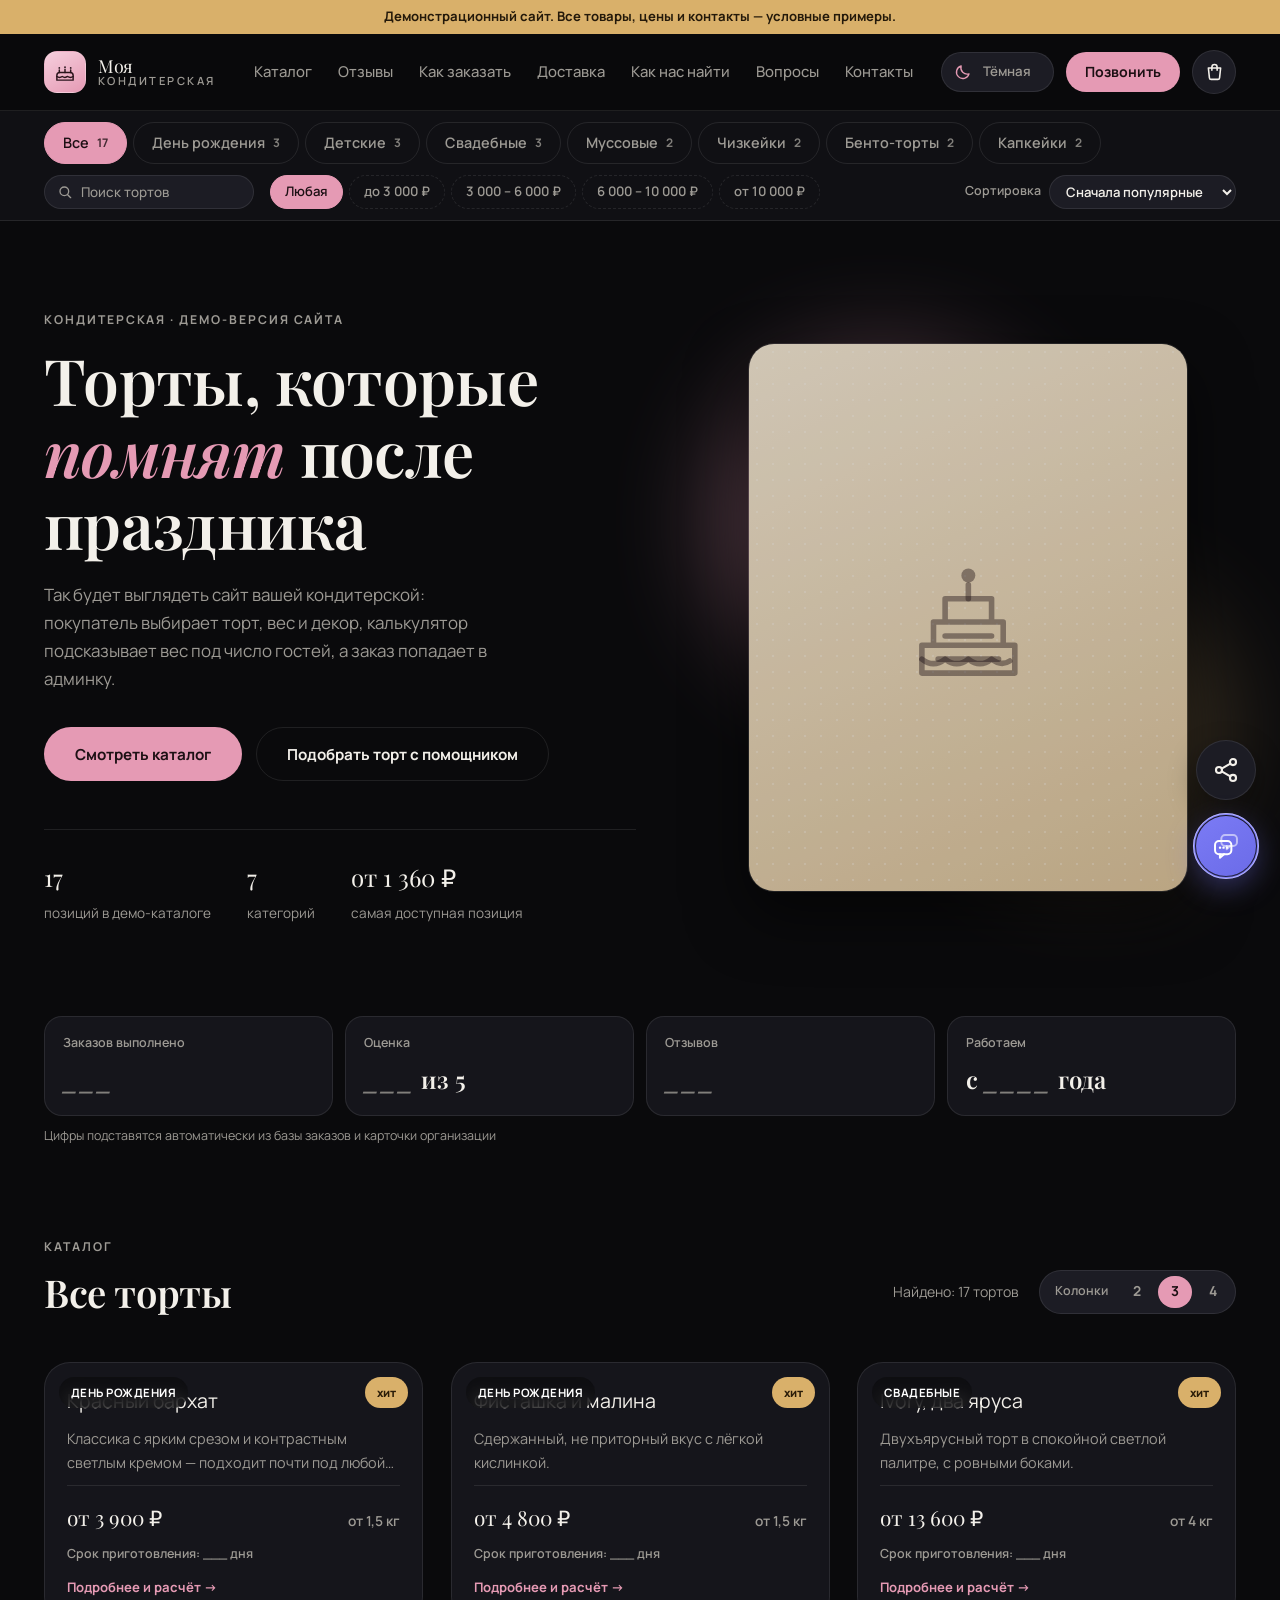
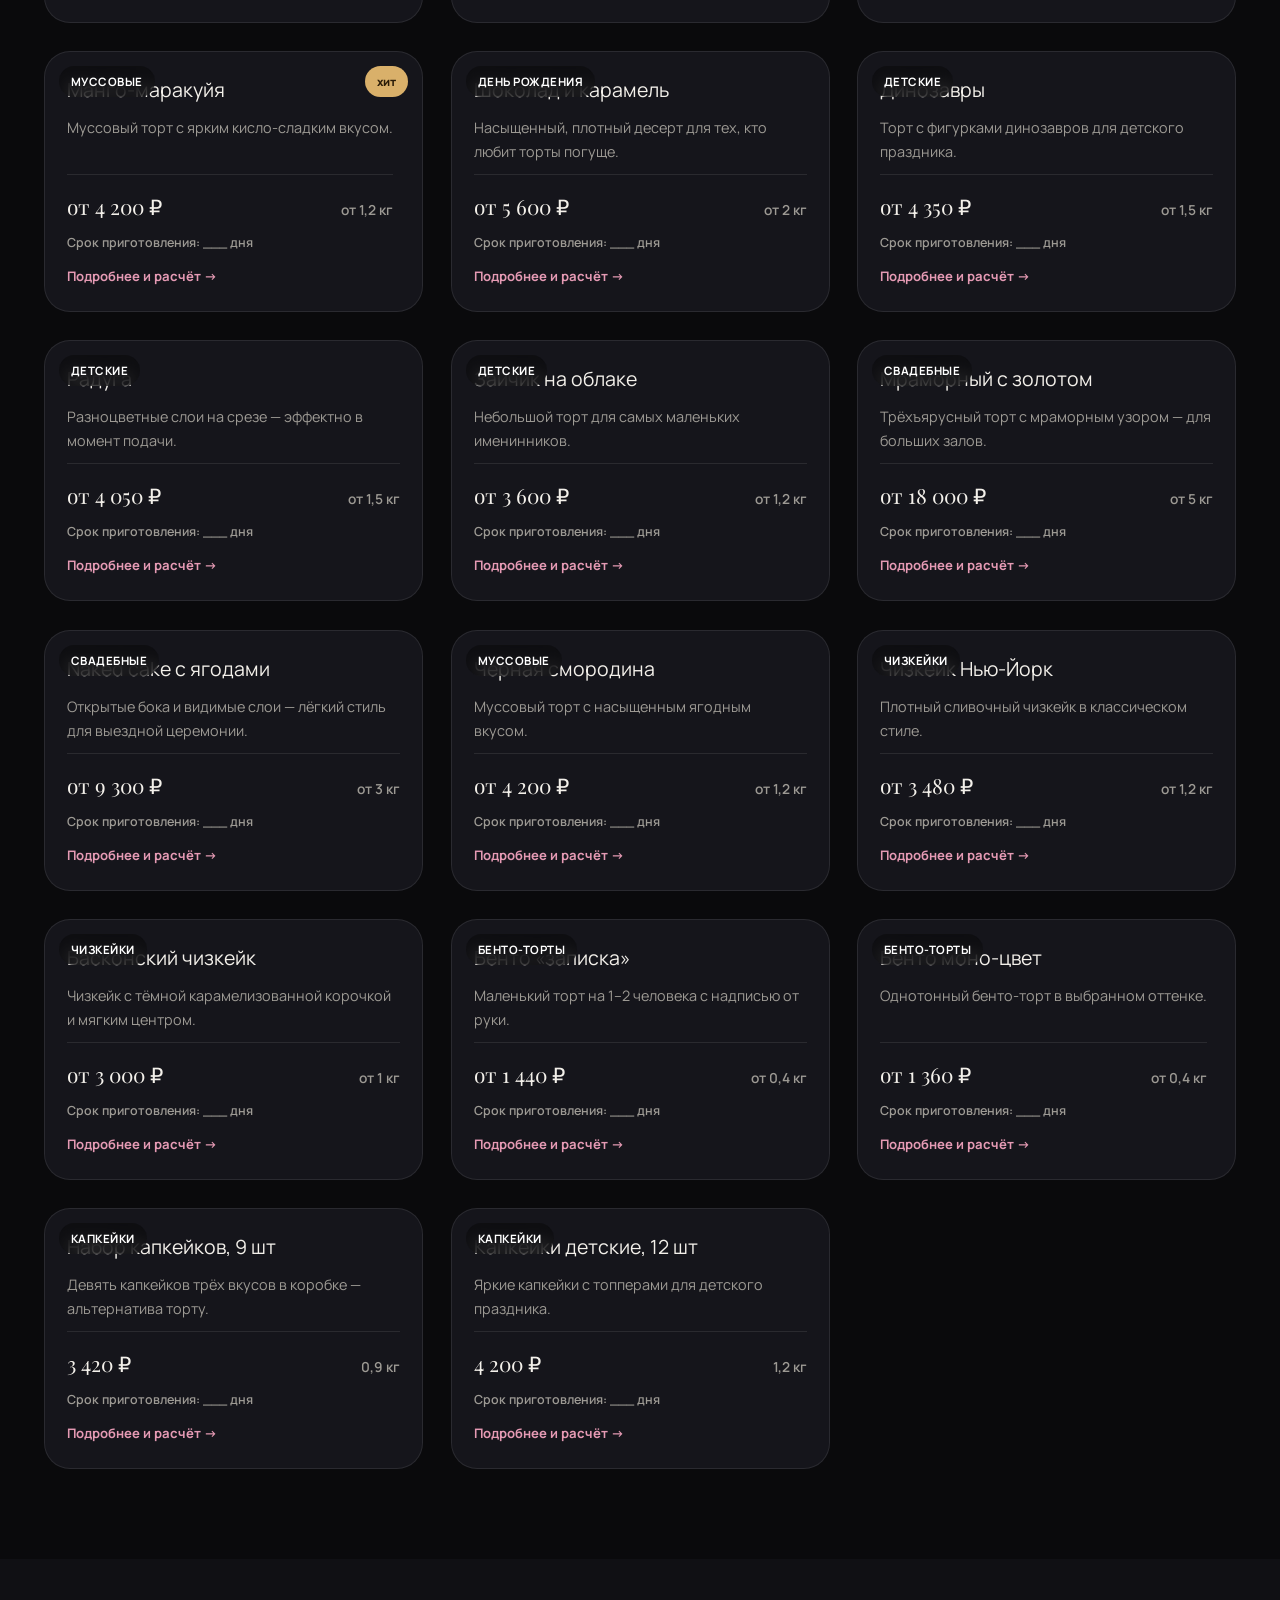
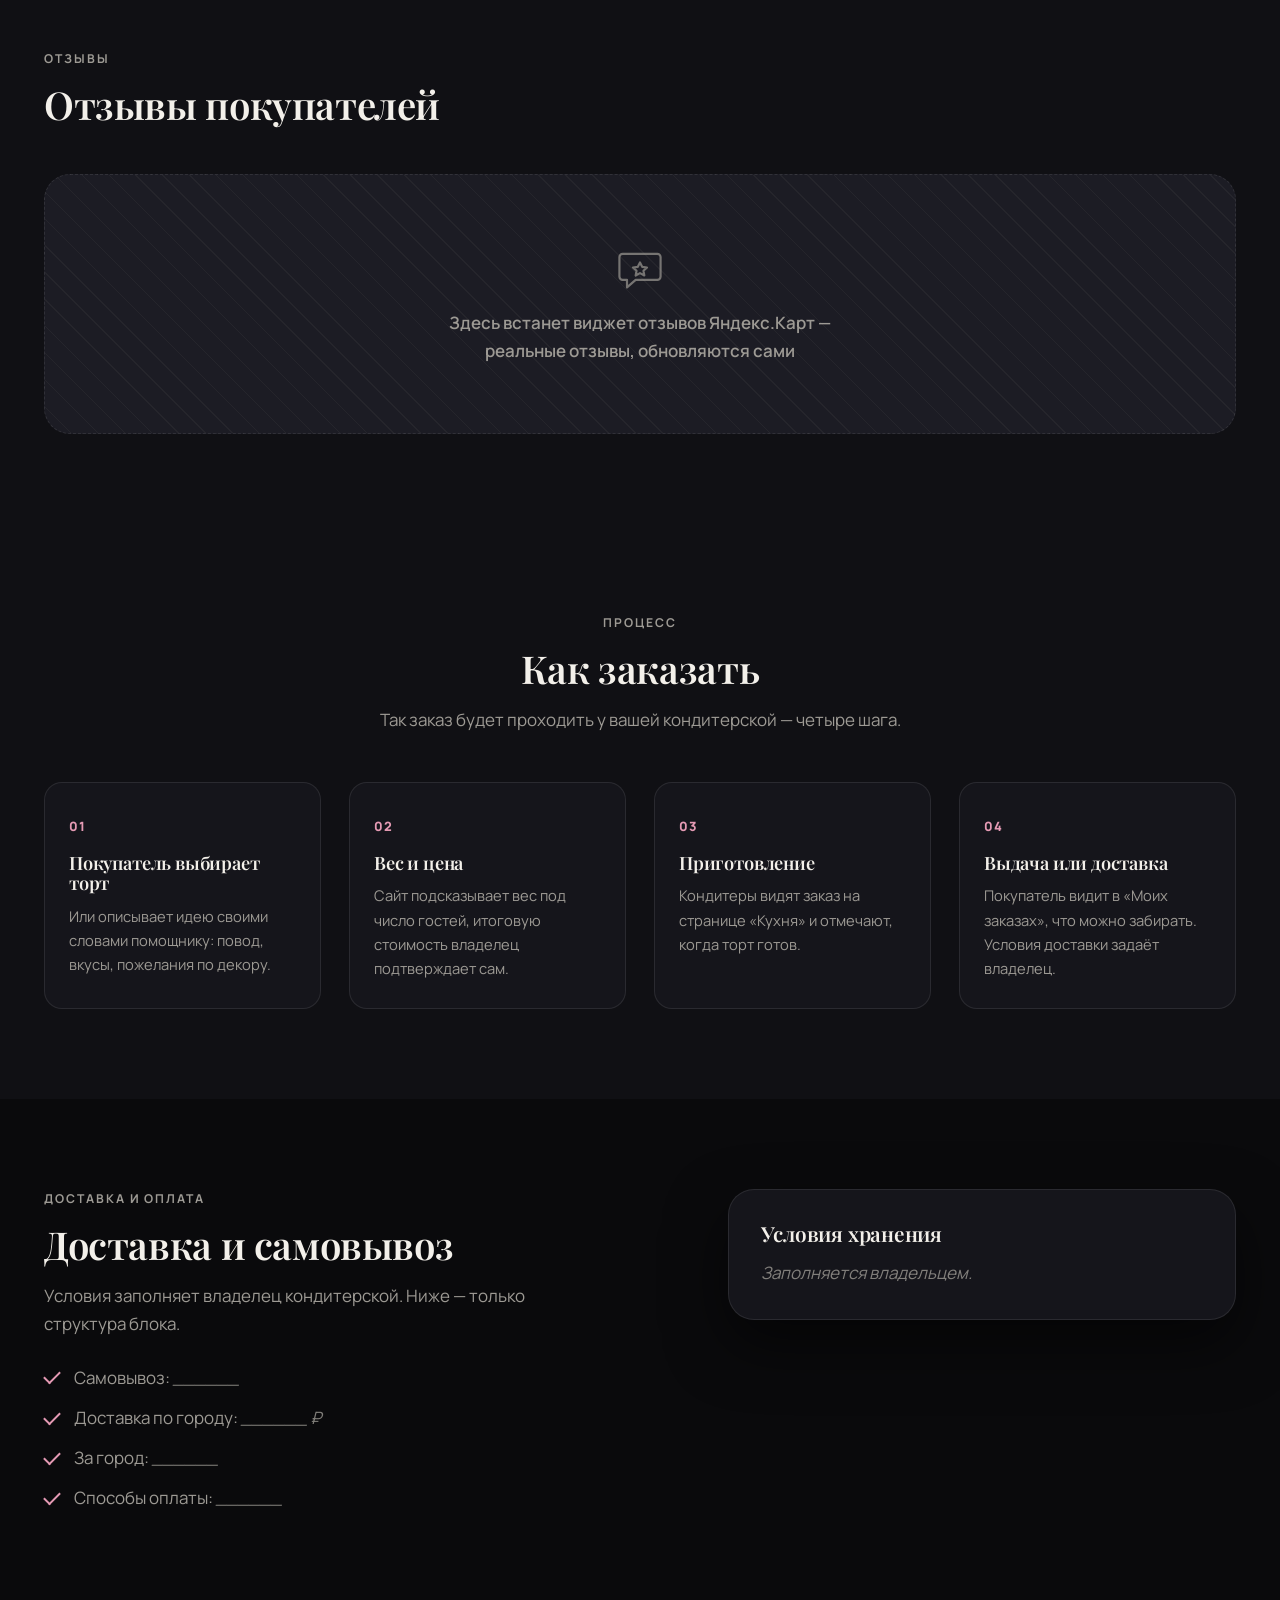
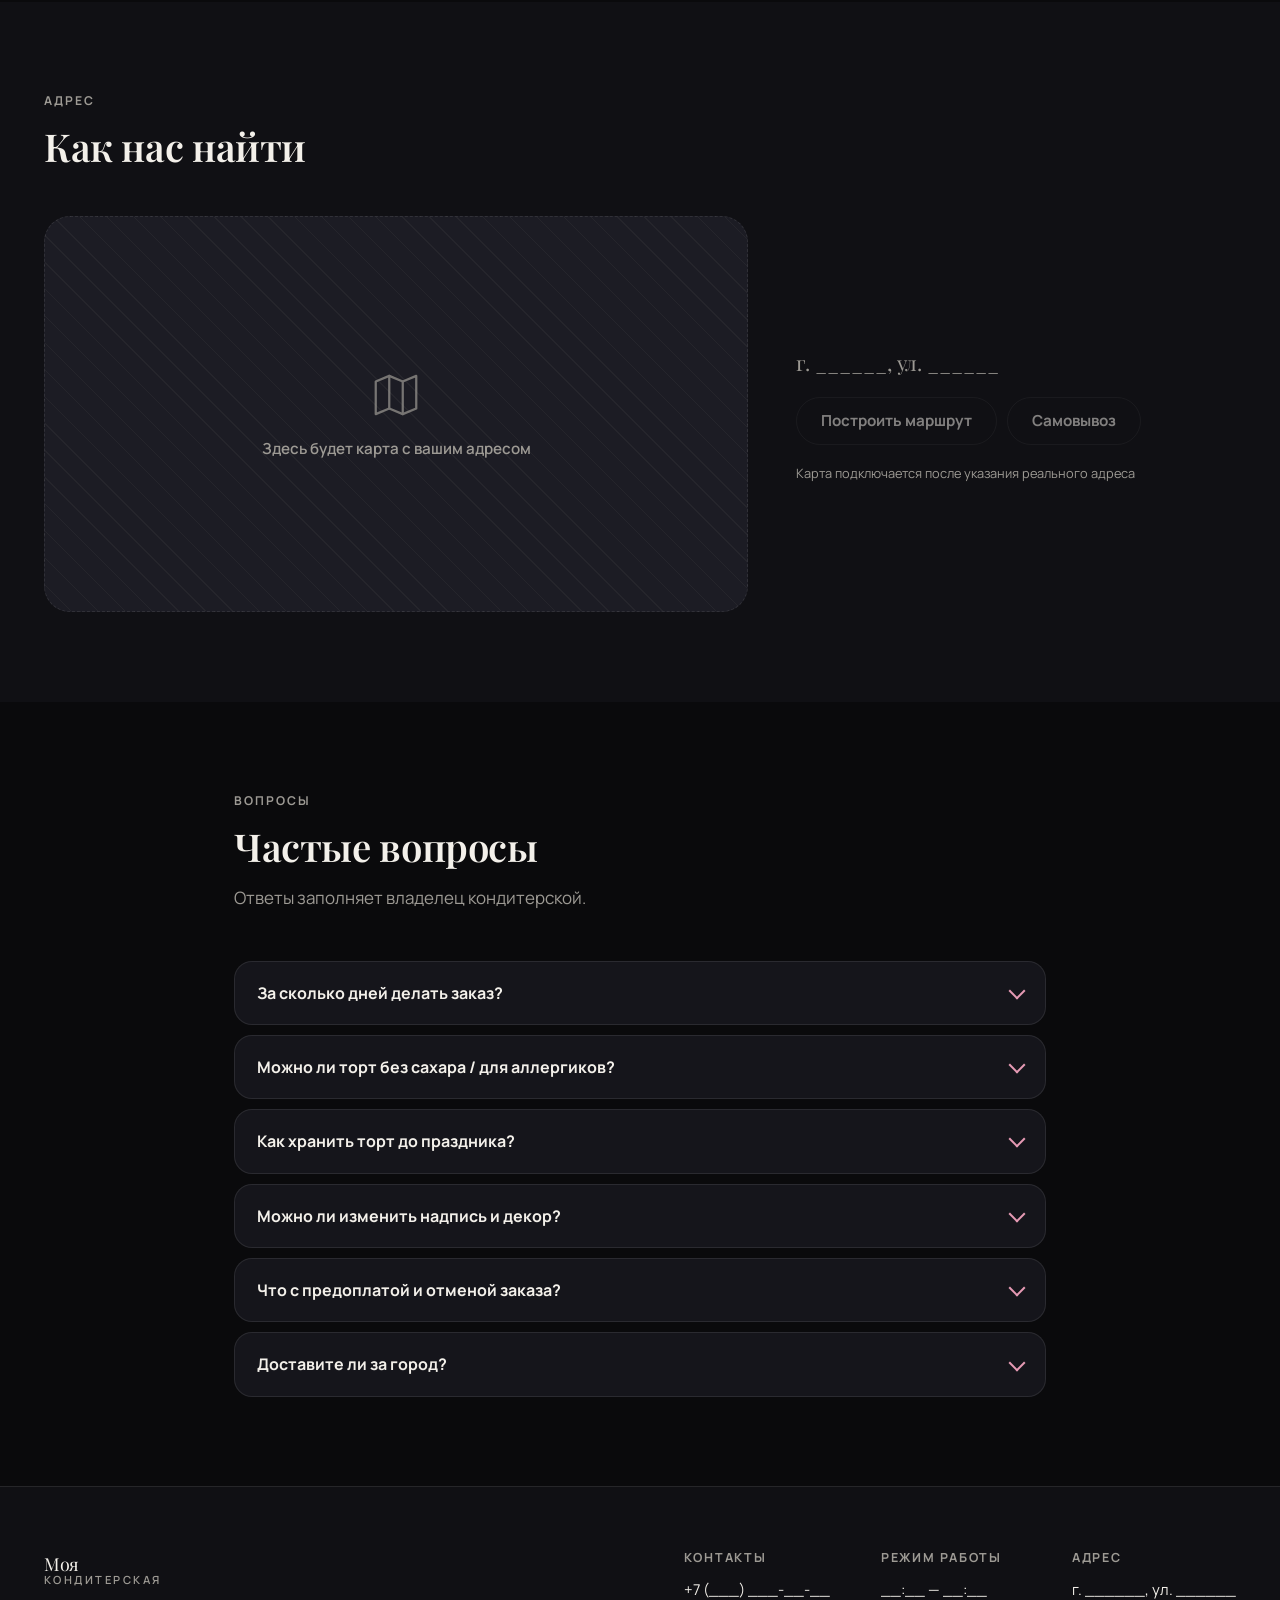
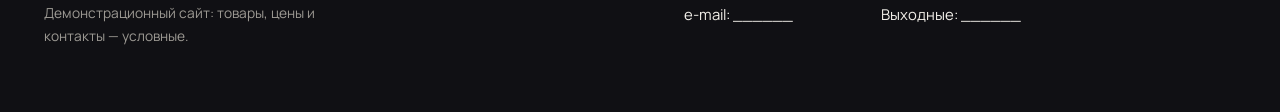
==== commit db19e511: "Честные тексты демо, пример админки, блок доверия и отзывы, укреплённая модель с журналом Co-Authore" ====
--- a/index.html
+++ b/index.html
@@ -8,35 +8,36 @@
 <meta name="theme-color" content="#0a0a0c">
 
 <!-- иконка сайта: та же, что в логотипе -->
-<link rel="icon" href="img/favicon.svg" type="image/svg+xml">
-<link rel="icon" href="img/favicon-32.png" type="image/png" sizes="32x32">
-<link rel="apple-touch-icon" href="img/apple-touch-icon.png">
+<link rel="icon" href="images/favicon.svg" type="image/svg+xml">
+<link rel="icon" href="images/favicon-32.png" type="image/png" sizes="32x32">
+<link rel="apple-touch-icon" href="images/apple-touch-icon.png">
 
 <!-- Превью ссылки в мессенджерах и соцсетях (Open Graph, Twitter Card).
-     ВАЖНО: мессенджеры понимают только ПОЛНЫЕ адреса. После публикации сайта
-     замените «img/og-image.jpg» и og:url на полный адрес, например
-     https://ваш-домен/img/og-image.jpg — пока сайт не опубликован, адреса нет. -->
+     Адреса полные: мессенджеры не понимают относительные ссылки.
+     Картинка — images/og.png (1200×630), исходник — images/og.svg.
+     Сменится адрес сайта — поменяйте og:url, og:image и twitter:image. -->
 <meta property="og:type" content="website">
 <meta property="og:site_name" content="Моя кондитерская">
 <meta property="og:locale" content="ru_RU">
 <meta property="og:title" content="Моя кондитерская — торты на заказ">
-<meta property="og:description" content="Каталог тортов, вес и цена под число гостей, подбор с помощником.">
-<meta property="og:url" content="./">
-<meta property="og:image" content="img/og-image.jpg">
+<meta property="og:description" content="Торты на заказ: каталог, вес и цена под число гостей, подбор с помощником.">
+<meta property="og:url" content="https://neuralcoderdan.github.io/cheeseit-demo/">
+<meta property="og:image" content="https://neuralcoderdan.github.io/cheeseit-demo/images/og.png">
+<meta property="og:image:type" content="image/png">
 <meta property="og:image:width" content="1200">
 <meta property="og:image:height" content="630">
-<meta property="og:image:alt" content="Логотип «Моя кондитерская» — иконка торта на тёмном фоне">
+<meta property="og:image:alt" content="«Моя кондитерская» — торты на заказ: иконка торта на тёмном фоне">
 <meta name="twitter:card" content="summary_large_image">
 <meta name="twitter:title" content="Моя кондитерская — торты на заказ">
-<meta name="twitter:description" content="Каталог тортов, вес и цена под число гостей, подбор с помощником.">
-<meta name="twitter:image" content="img/og-image.jpg">
-<meta name="twitter:image:alt" content="Логотип «Моя кондитерская» — иконка торта на тёмном фоне">
+<meta name="twitter:description" content="Торты на заказ: каталог, вес и цена под число гостей, подбор с помощником.">
+<meta name="twitter:image" content="https://neuralcoderdan.github.io/cheeseit-demo/images/og.png">
+<meta name="twitter:image:alt" content="«Моя кондитерская» — торты на заказ: иконка торта на тёмном фоне">
 <link rel="preconnect" href="https://fonts.googleapis.com">
 <link rel="preconnect" href="https://fonts.gstatic.com" crossorigin>
 <link rel="stylesheet" href="https://fonts.googleapis.com/css2?family=Manrope:wght@400;500;600;700;800&family=Playfair+Display:wght@500;600;700&display=swap">
-<link rel="stylesheet" href="css/styles.css?v=13">
-<link rel="stylesheet" href="css/assistant.css?v=3">
-<link rel="stylesheet" href="css/cart.css?v=4">
+<link rel="stylesheet" href="css/styles.css?v=14">
+<link rel="stylesheet" href="css/assistant.css?v=5">
+<link rel="stylesheet" href="css/cart.css?v=7">
 <script>
   /* тема до первой отрисовки — чтобы не было вспышки */
   (function () {
@@ -73,11 +74,16 @@
 
     <nav class="nav" aria-label="Основная навигация">
       <a href="#catalog">Каталог</a>
+      <a href="#reviews">Отзывы</a>
       <a href="#how">Как заказать</a>
       <a href="#delivery">Доставка</a>
       <a href="#find">Как нас найти</a>
       <a href="#faq">Вопросы</a>
       <a href="#contacts">Контакты</a>
+      <!-- видны только тем, кому нужны: «Мои заказы» — после первого заказа,
+           «Админ-панель» — в режиме владельца (см. js/account.js) -->
+      <a href="#my-orders" id="navMine" hidden>Мои заказы</a>
+      <a href="admin.html" id="navAdmin" class="nav__admin" hidden>Админ-панель</a>
     </nav>
 
     <div class="hdr__act">
@@ -144,9 +150,9 @@
       <p class="eyebrow">Кондитерская · демо-версия сайта</p>
       <h1 class="hero__title">Торты, которые <em>помнят</em> после праздника</h1>
       <p class="hero__lead">
-        Собираем торт под ваш повод: вкус, вес и декор выбираете вы.
-        Ниже — каталог с фильтром по категориям и калькулятором, который подскажет
-        вес под количество гостей.
+        Так будет выглядеть сайт вашей кондитерской: покупатель выбирает торт,
+        вес и декор, калькулятор подсказывает вес под число гостей, а заказ
+        попадает в админку.
       </p>
       <div class="hero__btns">
         <a class="btn btn--lg" href="#catalog">Смотреть каталог</a>
@@ -168,6 +174,21 @@
 
 <!-- ───────────────── КАТАЛОГ ───────────────── -->
 <main>
+<!-- ───────────────── БЛОК ДОВЕРИЯ ─────────────────
+     Значения — заглушки. Подставятся автоматически: заказы — из базы,
+     оценка, число отзывов и год — из карточки организации. Ничего не выдумывать. -->
+<section class="trust" aria-label="Кондитерская в цифрах">
+  <div class="wrap">
+    <dl class="trust__grid">
+      <div class="trust__item"><dt>Заказов выполнено</dt><dd class="ph-text">___</dd></div>
+      <div class="trust__item"><dt>Оценка</dt><dd><span class="ph-text">___</span> из 5</dd></div>
+      <div class="trust__item"><dt>Отзывов</dt><dd class="ph-text">___</dd></div>
+      <div class="trust__item"><dt>Работаем</dt><dd>с <span class="ph-text">____</span> года</dd></div>
+    </dl>
+    <p class="trust__note">Цифры подставятся автоматически из базы заказов и карточки организации</p>
+  </div>
+</section>
+
 <section class="section" id="catalog">
   <div class="wrap">
     <header class="sec-head">
@@ -204,6 +225,34 @@
   </div>
 </section>
 
+<!-- ───────────────── ОТЗЫВЫ ПОКУПАТЕЛЕЙ ───────────────── -->
+<section class="section section--alt" id="reviews">
+  <div class="wrap">
+    <header class="sec-head">
+      <div>
+        <p class="eyebrow">Отзывы</p>
+        <h2 class="sec-title">Отзывы покупателей</h2>
+      </div>
+    </header>
+    <div class="reviews" id="yandexReviews">
+      <!--
+        СЮДА — КОД ВИДЖЕТА ОТЗЫВОВ ЯНДЕКС.КАРТ.
+        Как получить: Яндекс Бизнес → карточка организации → «Виджет с отзывами»
+        (или yandex.ru/sprav → ваша организация → Продвижение → Виджеты) → скопировать код
+        и вставить его вместо блока <div class="reviews__ph"> ниже. Отзывы будут настоящие
+        и обновятся сами. Выдуманные отзывы сюда не писать.
+      -->
+      <div class="reviews__ph">
+        <svg viewBox="0 0 48 48" fill="none" stroke="currentColor" stroke-width="2" stroke-linecap="round" stroke-linejoin="round" aria-hidden="true" focusable="false">
+          <path d="M8 10h32a3 3 0 0 1 3 3v18a3 3 0 0 1-3 3H20l-8 7v-7H8a3 3 0 0 1-3-3V13a3 3 0 0 1 3-3Z"/>
+          <path d="m17 18 2 4 4.5.6-3.3 3 .8 4.4-4-2.2-4 2.2.8-4.4-3.3-3 4.5-.6 2-4Z" transform="translate(7 0)"/>
+        </svg>
+        <p>Здесь встанет виджет отзывов Яндекс.Карт — реальные отзывы, обновляются сами</p>
+      </div>
+    </div>
+  </div>
+</section>
+
 <!-- ───────────────── КАК ЗАКАЗАТЬ ───────────────── -->
 <section class="section section--alt" id="how">
   <div class="wrap">
@@ -211,14 +260,14 @@
       <div>
         <p class="eyebrow">Процесс</p>
         <h2 class="sec-title">Как заказать</h2>
-        <p class="sec-lead">Четыре шага — от сообщения до торта на столе.</p>
+        <p class="sec-lead">Так заказ будет проходить у вашей кондитерской — четыре шага.</p>
       </div>
     </header>
     <ol class="steps">
-      <li><span class="steps__n">01</span><h3>Выбираете торт</h3><p>Или описываете идею своими словами: повод, вкусы, пожелания по декору.</p></li>
-      <li><span class="steps__n">02</span><h3>Считаем вес и цену</h3><p>Подбираем вес под число гостей, согласовываем итоговую стоимость.</p></li>
-      <li><span class="steps__n">03</span><h3>Готовим</h3><p>Собираем торт к согласованной дате.</p></li>
-      <li><span class="steps__n">04</span><h3>Отдаём или привозим</h3><p>Самовывоз или доставка — по условиям, которые укажет владелец.</p></li>
+      <li><span class="steps__n">01</span><h3>Покупатель выбирает торт</h3><p>Или описывает идею своими словами помощнику: повод, вкусы, пожелания по декору.</p></li>
+      <li><span class="steps__n">02</span><h3>Вес и цена</h3><p>Сайт подсказывает вес под число гостей, итоговую стоимость владелец подтверждает сам.</p></li>
+      <li><span class="steps__n">03</span><h3>Приготовление</h3><p>Кондитеры видят заказ на странице «Кухня» и отмечают, когда торт готов.</p></li>
+      <li><span class="steps__n">04</span><h3>Выдача или доставка</h3><p>Покупатель видит в «Моих заказах», что можно забирать. Условия доставки задаёт владелец.</p></li>
     </ol>
   </div>
 </section>
@@ -374,6 +423,13 @@
           <p class="wtotal" aria-live="polite"><strong id="wTotal"></strong><small>цена ориентировочная</small></p>
         </div>
 
+        <!-- пожелания к базовому торту: попадут в заказ и видны в админке и на «Кухне» -->
+        <label class="wish">
+          <span class="h-mini">Пожелания к торту</span>
+          <textarea id="mWish" rows="2" maxlength="200" placeholder="Например: побольше ягод, надпись «С днём рождения!»"></textarea>
+          <small>Необязательно. У настоящей кондитерской пожелание будет видно кондитеру в заказе.</small>
+        </label>
+
         <div class="modal__cols">
           <div>
             <h4 class="h-mini">Состав</h4>
@@ -435,6 +491,20 @@
       </button>
     </header>
     <div class="cart__body" id="cartBody"></div>
+  </aside>
+</div>
+
+<!-- ───────────────── МОИ ЗАКАЗЫ ───────────────── -->
+<div class="cart" id="mine" hidden>
+  <div class="cart__backdrop" data-mclose></div>
+  <aside class="cart__box" role="dialog" aria-modal="true" aria-labelledby="mineTitle">
+    <header class="cart__hdr">
+      <h3 id="mineTitle">Мои заказы</h3>
+      <button class="iconbtn" type="button" data-mclose aria-label="Закрыть «Мои заказы»">
+        <svg viewBox="0 0 24 24" fill="none" stroke="currentColor" stroke-width="2" stroke-linecap="round" aria-hidden="true" focusable="false"><path d="M6 6l12 12M18 6L6 18"/></svg>
+      </button>
+    </header>
+    <div class="cart__body" id="mineBody"></div>
   </aside>
 </div>
 
@@ -505,9 +575,12 @@
 }
 </script>
 
-<script src="js/data.js?v=4"></script>
-<script src="js/app.js?v=8"></script>
-<script src="js/cart.js?v=3"></script>
-<script src="js/assistant.js?v=7"></script>
+<script src="js/config.js?v=4"></script>
+<script src="js/data.js?v=5"></script>
+<script src="js/orders.js?v=4"></script>
+<script src="js/app.js?v=10"></script>
+<script src="js/cart.js?v=6"></script>
+<script src="js/account.js?v=3"></script>
+<script src="js/assistant.js?v=19"></script>
 </body>
 </html>
--- a/css/styles.css
+++ b/css/styles.css
@@ -721,3 +721,34 @@
   .faq__item p { padding: 0 18px 18px; }
   .modal__btns .btn { flex: 1 1 auto; }
 }
+
+/* ============================================================
+   Блок доверия над каталогом и отзывы
+   ============================================================ */
+.trust { padding: 28px 0 0; }
+.trust__grid { display: grid; grid-template-columns: repeat(4, minmax(0, 1fr)); gap: 12px; margin: 0; }
+.trust__item {
+  padding: 16px 18px; border-radius: var(--r-md);
+  background: var(--surface); border: 1px solid var(--border);
+}
+.trust__item dt { font-size: .78rem; color: var(--muted); font-weight: 600; }
+.trust__item dd { margin: 6px 0 0; font-family: "Playfair Display", Georgia, serif; font-size: 1.5rem; font-weight: 600; }
+.trust__note { margin-top: 10px; font-size: .78rem; color: var(--muted); }
+
+.reviews__ph {
+  min-height: 260px; border-radius: var(--r-lg); padding: 32px 20px;
+  display: grid; place-content: center; justify-items: center; gap: 14px; text-align: center;
+  background:
+    repeating-linear-gradient(45deg, transparent 0 18px, color-mix(in srgb, var(--muted) 7%, transparent) 18px 19px),
+    var(--surface-2);
+  border: 1px dashed var(--border); color: var(--muted);
+}
+.reviews__ph svg { width: 52px; height: 52px; opacity: .7; }
+.reviews__ph p { font-weight: 600; max-width: 42ch; }
+
+@media (max-width: 820px) { .trust__grid { grid-template-columns: repeat(2, minmax(0, 1fr)); } }
+@media (max-width: 620px) {
+  .trust { padding-top: 20px; }
+  .trust__item { padding: 12px 14px; }
+  .trust__item dd { font-size: 1.25rem; }
+}
--- a/css/assistant.css
+++ b/css/assistant.css
@@ -196,7 +196,7 @@
   scrollbar-width: thin;
 }
 
-.msg { max-width: 86%; font-size: .9rem; line-height: 1.55; }
+.msg { max-width: 86%; font-size: .9rem; line-height: 1.55; overflow-wrap: anywhere; }   /* длинное «слово» не растягивает чат */
 .msg--bot {
   align-self: flex-start;
   background: var(--surface-2); border: 1px solid var(--border);
@@ -290,5 +290,6 @@
   .fab--ai.is-pulse::before { animation: none; display: none; }
   .ai-hint { transition: none !important; transform: none !important; }
   .chat, .fab, .rec, .chip-btn { animation: none !important; transition: none !important; }
+  .typing span { animation: none !important; opacity: .7; transform: none; }   /* «думает» — статичные точки */
   .msg.is-streaming::after { animation: none; }
 }
--- a/css/cart.css
+++ b/css/cart.css
@@ -205,3 +205,45 @@
 .cform__lead[hidden] { display: none; }
 .cform__lead.is-warn { color: #e0566f; font-weight: 700; }
 html[data-theme="light"] .cform__lead.is-warn { color: #b3243e; }
+
+/* ───────────── пожелания к торту (модалка) ───────────── */
+.wish { display: grid; gap: 6px; }
+.wish .h-mini { margin: 0; }
+.wish textarea {
+  width: 100%; min-height: 64px; padding: 10px 14px; resize: vertical;
+  border-radius: var(--r-sm); border: 1px solid var(--border); background: var(--surface); color: var(--text);
+  font: inherit; font-size: .9rem;
+}
+.wish textarea:focus { outline: none; border-color: var(--accent); box-shadow: 0 0 0 3px color-mix(in srgb, var(--accent) 35%, transparent); }
+.wish small { font-size: .76rem; color: var(--muted); }
+.citem__note { font-size: .78rem !important; color: var(--text) !important; opacity: .85; font-style: italic; overflow-wrap: anywhere; }
+
+/* ───────────── заказ оформлен ───────────── */
+.cart__done { padding-top: 8vh; }
+.cart__done svg { color: #4fbf8a; opacity: 1; }
+.cart__done h4:focus { outline: none; }
+.cart__done .btn { width: min(280px, 100%); }
+
+/* ───────────── мои заказы ───────────── */
+.mo { list-style: none; padding: 0; margin: 0; display: grid; gap: 12px; }
+.mo__item { padding: 14px; border-radius: var(--r-md); background: var(--surface-2); border: 1px solid var(--border); display: grid; gap: 10px; }
+.mo__top { display: flex; justify-content: space-between; align-items: baseline; gap: 10px; }
+.mo__top b { font-family: "Playfair Display", Georgia, serif; font-size: 1.1rem; font-weight: 600; }
+.mo__top span { font-size: .78rem; color: var(--muted); }
+.mo__st { display: grid; gap: 2px; padding: 10px 12px; border-radius: var(--r-sm); border: 1px solid var(--border); background: var(--surface); }
+.mo__st b { font-size: .95rem; }
+.mo__st span { font-size: .8rem; color: var(--muted); }
+.mo__st--new    { border-color: color-mix(in srgb, #5b8def 55%, var(--border)); }
+.mo__st--ready  { border-color: #4fbf8a; background: color-mix(in srgb, #4fbf8a 14%, var(--surface)); }
+.mo__st--ready span { color: var(--text); }
+.mo__no { font-size: 1.25rem; letter-spacing: .02em; }
+.mo__st--cancel b { color: var(--muted); text-decoration: line-through; }
+.mo__lines { list-style: none; padding: 0; margin: 0; display: grid; gap: 6px; font-size: .88rem; }
+.mo__lines li { display: grid; gap: 1px; }
+.mo__lines small { font-size: .78rem; color: var(--muted); font-style: italic; overflow-wrap: anywhere; }
+.mo__bottom { display: flex; justify-content: space-between; align-items: baseline; padding-top: 8px; border-top: 1px solid var(--border); font-size: .86rem; color: var(--muted); }
+.mo__bottom b { color: var(--text); font-size: 1rem; }
+
+/* пункт меню владельца */
+.nav .nav__admin { color: var(--accent); font-weight: 700; }
+.mo__load { color: var(--muted); font-size: .9rem; padding: 24px 4px; }
